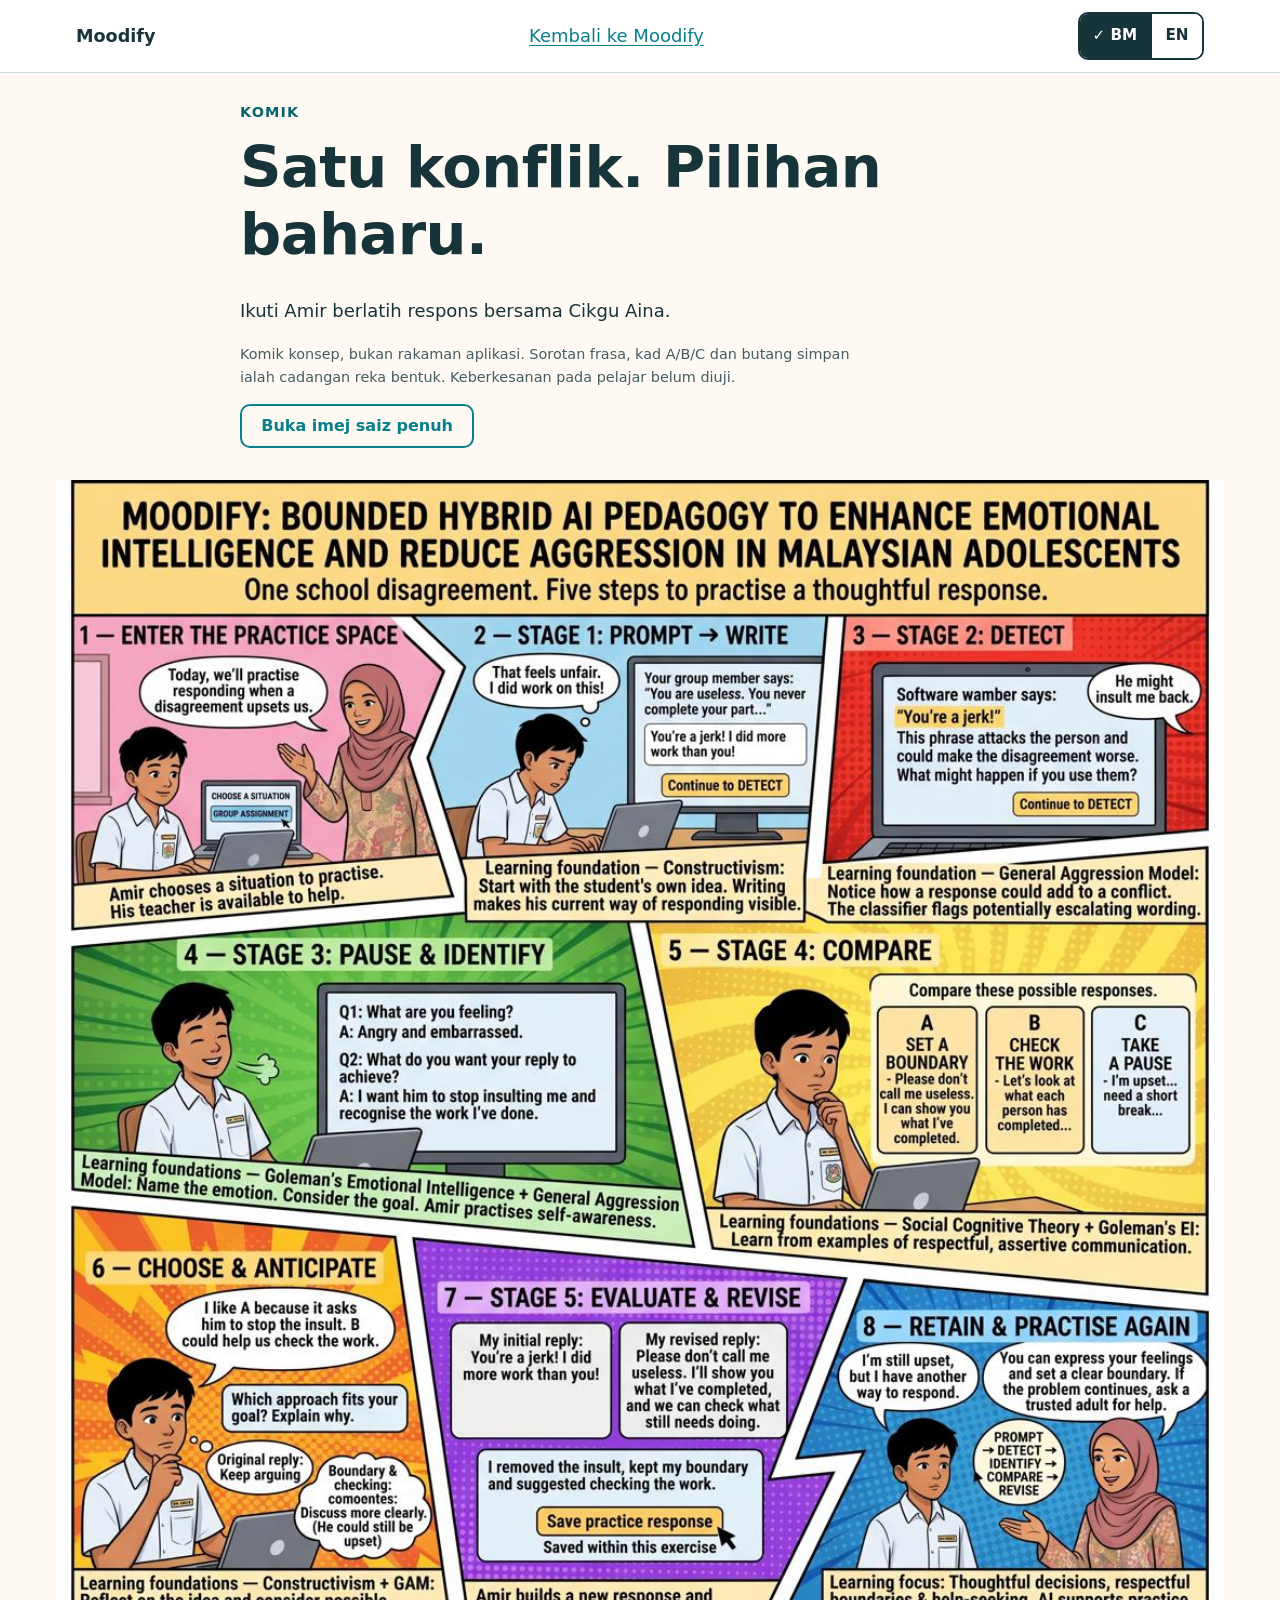
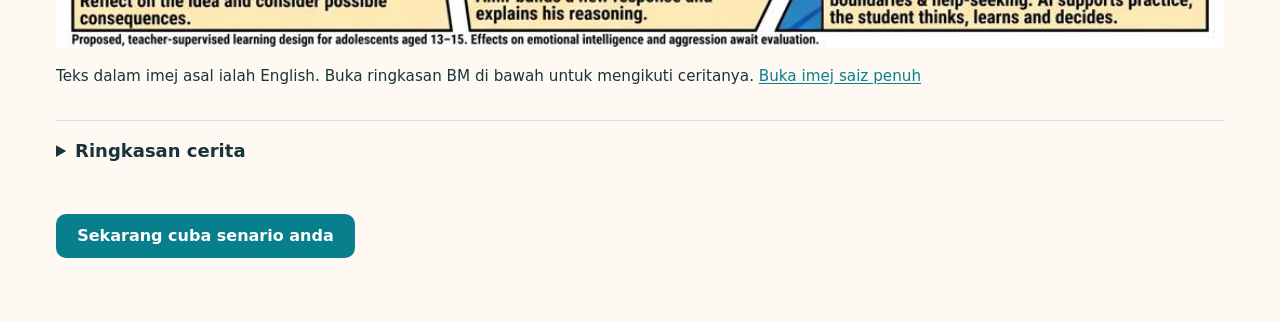
==== docs/comic/index.html @ 27344ab6 "Apply selected teal and peach palette across Moodify" ====
<!doctype html>
<html lang="ms-MY"><head><meta charset="utf-8"><meta name="viewport" content="width=device-width,initial-scale=1"><title>Moodify Comic</title><link rel="stylesheet" href="../assets/css/site.css"><link rel="stylesheet" href="../assets/css/moodify.css?v=20261021-5"></head>
<body class="comic-page"><header class="site-header"><div class="container"><a class="brand" href="../">Moodify</a><div class="lang-switch" role="group" aria-label="Bahasa / Language"><button class="lang-btn" data-set-lang="ms" aria-label="Bahasa Melayu" aria-pressed="true">BM</button><button class="lang-btn" data-set-lang="en" aria-label="English" aria-pressed="false">EN</button></div><a href="../" data-i18n="comic.back"></a></div></header>
<main class="container"><div class="comic-intro"><p class="eyebrow" data-i18n="nav.comic"></p><h1 data-i18n="comic.title"></h1><p data-i18n="comic.lede"></p><p class="comic-disclosure" data-i18n="comic.notice"></p><p><a class="btn btn--secondary" href="../assets/images/moodify-comic.svg" target="_blank" rel="noopener" data-i18n="comic.full"></a></p></div>
<figure class="comic-art"><a href="../assets/images/moodify-comic.svg" target="_blank" rel="noopener" aria-label="Open full-size comic"><img src="../assets/images/moodify-comic.svg" alt="Eight-panel concept comic showing Amir and Cikgu Aina practising a school-conflict response. A translated story summary follows." width="1080" height="1080"></a><figcaption><span data-i18n="comic.image.note"></span> <a href="../assets/images/moodify-comic.svg" target="_blank" rel="noopener" data-i18n="comic.full"></a></figcaption></figure>
<details class="read-more"><summary data-i18n="comic.summary"></summary><ol><li data-i18n="comic.s1"></li><li data-i18n="comic.s2"></li><li data-i18n="comic.s3"></li><li data-i18n="comic.s4"></li><li data-i18n="comic.s5"></li><li data-i18n="comic.s6"></li><li data-i18n="comic.s7"></li><li data-i18n="comic.s8"></li></ol></details>
<p class="comic-end"><a class="btn" href="../#try" data-i18n="comic.try"></a></p></main><script src="../assets/js/i18n.js?v=20261021-4"></script><script src="../assets/js/lang.js"></script><script>TBYS_LANG.init();</script></body></html>
---- docs/assets/css/site.css ----
/* Think Before You Send: site styles.
   No external requests. Fonts: Manrope and Source Sans 3 are used if installed on the device,
   otherwise the system stacks below apply (no font files are bundled). */

:root {
  --paper: #F6F8FC;
  --surface: #FFFFFF;
  --ink: #152B46;
  --ink-soft: #3B4F68;
  --cobalt: #294BCC;
  --cobalt-dark: #1F3AA3;
  --lagoon: #0B6B63;
  --apricot: #FFD0A8;
  --apricot-ink: #6B3A12;
  --border: #CBD5E4;
  --border-strong: #8FA0B8;
  --control: #5B6E88;        /* form-control boundaries: 5.2:1 on white (>= 3:1 required) */
  --focus: #1F3AA3;

  --ok-bg: #E6F4EE;     --ok-border: #0B6B63;     --ok-ink: #084F49;
  --warn-bg: #FFF4DB;   --warn-border: #8A5A00;   --warn-ink: #5C3B00;
  --bad-bg: #FDECEC;    --bad-border: #A3262A;    --bad-ink: #7A1A1D;
  --info-bg: #EAF0FD;   --info-border: #294BCC;   --info-ink: #1B2F7A;

  --head: Manrope, "Avenir Next", "Segoe UI", system-ui, -apple-system, "Helvetica Neue", Arial, sans-serif;
  --body: "Source Sans 3", "Source Sans Pro", "Segoe UI", system-ui, -apple-system, "Helvetica Neue", Arial, sans-serif;

  --measure: 68ch;
  --container: 1160px;
  --gutter: 16px;
}

*, *::before, *::after { box-sizing: border-box; }
html { scroll-padding-top: 72px; -webkit-text-size-adjust: 100%; }
body {
  margin: 0; background: var(--paper); color: var(--ink);
  font: 1.0625rem/1.6 var(--body);
}
@media (min-width: 900px) { body { font-size: 1.125rem; } }

img, svg { max-width: 100%; height: auto; }
h1, h2, h3 { font-family: var(--head); line-height: 1.15; margin: 0 0 .5em; letter-spacing: -0.01em; }
h1 { font-size: clamp(2.5rem, 1.4rem + 4.4vw, 4.5rem); font-weight: 800; }
h2 { font-size: clamp(1.75rem, 1.2rem + 1.8vw, 2.5rem); font-weight: 800; }
h3 { font-size: 1.25rem; font-weight: 700; }
p { margin: 0 0 1em; max-width: var(--measure); }
a { color: var(--cobalt); text-underline-offset: .15em; }
a:hover { color: var(--cobalt-dark); }
:focus-visible { outline: 3px solid var(--focus); outline-offset: 3px; border-radius: 4px; }

.container { width: 100%; max-width: var(--container); margin: 0 auto; padding-inline: var(--gutter); }
.skip-link {
  position: absolute; left: var(--gutter); top: -100px; z-index: 100; background: var(--ink); color: #fff;
  padding: .6rem 1rem; border-radius: 6px; text-decoration: none; font-weight: 700;
}
.skip-link:focus { top: 8px; }
.visually-hidden {
  position: absolute !important; width: 1px; height: 1px; margin: -1px; padding: 0; overflow: hidden;
  clip: rect(0 0 0 0); white-space: nowrap; border: 0;
}

/* Header */
.site-header { background: var(--surface); border-bottom: 1px solid var(--border); }
.site-header .container { display: flex; flex-wrap: wrap; align-items: center; justify-content: space-between; gap: .5rem 1.5rem; padding-block: .75rem; }
[hidden] { display: none !important; }
.brand { margin-right: auto; font-family: var(--head); font-weight: 800; font-size: 1.1rem; color: var(--ink); text-decoration: none; display: inline-flex; align-items: center; gap: .6rem; }
.brand__mark { width: 28px; height: 28px; border-radius: 8px; background: var(--apricot); display: inline-flex; align-items: center; justify-content: center; gap: 4px; }
.brand__mark i { width: 4px; height: 14px; background: var(--ink); border-radius: 2px; }
.lang-switch { order: 2; margin-left: auto; display: inline-flex; border: 2px solid var(--ink); border-radius: 10px; overflow: hidden; background: var(--surface); }
.lang-btn { font: 700 .95rem/1 var(--head); min-width: 52px; min-height: 44px; padding: .4rem .8rem; background: var(--surface); color: var(--ink); border: 0; cursor: pointer; }
.lang-btn + .lang-btn { border-left: 2px solid var(--ink); }
.lang-btn:hover { background: var(--info-bg); }
.lang-btn[aria-pressed="true"] { background: var(--ink); color: #fff; }
.lang-btn[aria-pressed="true"]::before { content: "\2713\00a0"; }   /* check mark: active state is not colour-only */
.lang-btn:focus-visible { outline-offset: -4px; }
.site-nav { order: 3; flex-basis: 100%; }
@media (min-width: 900px) { .site-nav { order: 2; flex-basis: auto; } .lang-switch { order: 3; } }
.site-nav ul { display: flex; flex-wrap: wrap; gap: .25rem 1.25rem; list-style: none; margin: 0; padding: 0; }
.site-nav a { display: inline-block; padding: .35rem 0; color: var(--ink); font-weight: 600; text-decoration: none; border-bottom: 2px solid transparent; }
.site-nav a:hover { border-bottom-color: var(--cobalt); color: var(--ink); }

/* Buttons */
.btn {
  display: inline-flex; align-items: center; justify-content: center; gap: .5rem; min-height: 44px;
  padding: .6rem 1.2rem; border-radius: 10px; border: 2px solid var(--cobalt); background: var(--cobalt); color: #fff;
  font: 700 1rem/1.2 var(--head); text-decoration: none; cursor: pointer;
}
.btn:hover { background: var(--cobalt-dark); border-color: var(--cobalt-dark); color: #fff; }
.btn--secondary { background: transparent; color: var(--cobalt); }
.btn--secondary:hover { background: var(--info-bg); color: var(--cobalt-dark); border-color: var(--cobalt-dark); }
.btn--quiet { background: transparent; border-color: var(--control); color: var(--ink); font-weight: 600; }
.btn--quiet:hover { background: #fff; color: var(--ink); border-color: var(--ink); }
.btn[disabled], .btn[aria-disabled="true"] { opacity: .55; cursor: not-allowed; }

/* Hero */
.hero { padding-block: clamp(2.5rem, 6vw, 5rem); }
.hero__grid { display: grid; gap: 2.5rem; align-items: center; }
@media (min-width: 900px) { .hero__grid { grid-template-columns: 1.1fr .9fr; gap: 4rem; } }
.eyebrow { font: 700 .9rem/1 var(--head); text-transform: uppercase; letter-spacing: .08em; color: var(--lagoon); margin: 0 0 1rem; }
.hero h1 span { display: block; }
.hero h1 .accent { color: var(--cobalt); }
.hero__lede { font-size: 1.2em; color: var(--ink-soft); }
.hero__actions { display: flex; flex-wrap: wrap; gap: .75rem; margin-top: 1.5rem; }
.hero__context { font-size: .95rem; color: var(--ink-soft); margin-top: 1.25rem; }

/* Paired message composition (the memorable visual) */
.exchange { margin: 0; }
.exchange__stack { position: relative; display: grid; gap: 0; }
.msg { border-radius: 20px; padding: 1rem 1.25rem 1.1rem; max-width: 30rem; position: relative; }
.msg__label { display: block; font: 700 .8rem/1 var(--head); text-transform: uppercase; letter-spacing: .06em; margin-bottom: .55rem; }
.msg p { margin: 0; font-size: 1.1em; max-width: none; }
.msg--draft { background: var(--surface); border: 2px solid var(--border-strong); border-bottom-left-radius: 6px; justify-self: start; }
.msg--draft .msg__label { color: var(--ink-soft); }
.msg--revision { background: var(--ok-bg); border: 2px solid var(--lagoon); border-bottom-right-radius: 6px; justify-self: end; }
.msg--revision .msg__label { color: var(--ok-ink); }
.pause {
  justify-self: center; display: flex; flex-direction: column; align-items: center; gap: .35rem; margin: .6rem 0;
}
.pause__icon { width: 56px; height: 56px; border-radius: 50%; background: var(--apricot); display: flex; align-items: center; justify-content: center; gap: 7px; }
.pause__icon i { width: 7px; height: 22px; background: var(--ink); border-radius: 3px; }
.pause__text { font: 700 .8rem/1 var(--head); text-transform: uppercase; letter-spacing: .08em; color: var(--apricot-ink); }
.exchange__caption { margin-top: 1rem; font-size: .95rem; color: var(--ink-soft); display: flex; flex-wrap: wrap; gap: .5rem 1rem; align-items: center; }
.exchange__caption p { margin: 0; }
.fade { transition: opacity 200ms ease; }
.fade.is-fading { opacity: 0; }

/* Sections */
.section { padding-block: clamp(2.5rem, 5vw, 4.5rem); }
.section--surface { background: var(--surface); border-block: 1px solid var(--border); }
.section__intro { max-width: var(--measure); margin-bottom: 2rem; }
.section__intro p { color: var(--ink-soft); }

/* Checker */
.workspace { background: var(--surface); border: 1px solid var(--border-strong); border-radius: 20px; padding: clamp(1rem, 3vw, 2rem); }
.scenario-list { display: grid; gap: .6rem; margin: 0 0 1.5rem; padding: 0; list-style: none; }
@media (min-width: 760px) { .scenario-list { grid-template-columns: repeat(3, 1fr); } }
.scenario-list li { display: flex; }
.scenario { height: 100%; width: 100%; text-align: left; background: var(--paper); border: 1px solid var(--control); border-radius: 12px; padding: .75rem .9rem; cursor: pointer; font: inherit; color: var(--ink); }
.scenario:hover { border-color: var(--cobalt); background: var(--info-bg); }
.scenario strong { display: block; font: 700 .85rem/1.2 var(--head); text-transform: uppercase; letter-spacing: .05em; color: var(--lagoon); margin-bottom: .25rem; }
.scenario span { font-size: .98rem; display: block; }
.field-label { display: block; font: 700 1.05rem/1.3 var(--head); margin-bottom: .35rem; }
.field-hint { font-size: .95rem; color: var(--ink-soft); margin: 0 0 .6rem; max-width: none; }
textarea {
  display: block; width: 100%; min-height: 9rem; padding: .85rem 1rem; font: inherit; color: var(--ink);
  background: var(--surface); border: 2px solid var(--control); border-radius: 14px; resize: vertical;
}
textarea:focus-visible { border-color: var(--focus); outline-offset: 2px; }
textarea[aria-invalid="true"] { border-color: var(--bad-border); }
.field-row { display: flex; flex-wrap: wrap; justify-content: space-between; align-items: center; gap: .75rem 1rem; margin-top: .6rem; }
.counter { font-size: .95rem; color: var(--ink-soft); }
.field-error { color: var(--bad-ink); font-weight: 600; margin: .5rem 0 0; }
.privacy-line { font-size: .95rem; color: var(--ink-soft); margin: 1rem 0 0; max-width: none; }
.status { min-height: 1.5em; margin: .75rem 0 0; color: var(--ink-soft); font-size: .98rem; max-width: none; }

/* Results */
.result { margin-top: 1.25rem; }
.panel { border: 2px solid var(--border-strong); border-radius: 14px; padding: 1rem 1.25rem; background: var(--paper); }
.panel > :last-child { margin-bottom: 0; }
.panel h3 { margin-bottom: .4rem; }
.panel p { max-width: none; }
.panel--ok { background: var(--ok-bg); border-color: var(--ok-border); color: var(--ok-ink); }
.panel--warn { background: var(--warn-bg); border-color: var(--warn-border); color: var(--warn-ink); }
.panel--bad { background: var(--bad-bg); border-color: var(--bad-border); color: var(--bad-ink); }
.panel--info { background: var(--info-bg); border-color: var(--info-border); color: var(--info-ink); }
.panel ul { margin: .4rem 0 1rem; padding-left: 1.2rem; }
.panel li { margin-bottom: .3rem; }
.tag { display: inline-block; font: 700 .78rem/1 var(--head); text-transform: uppercase; letter-spacing: .06em; padding: .3rem .5rem; border-radius: 6px; border: 1.5px solid currentColor; margin-bottom: .6rem; }
.coach-box { margin-top: 1rem; padding-top: 1rem; border-top: 1px dashed currentColor; }
.disclosure { font-weight: 700; margin: .5rem 0 .75rem; }
.suggestion { margin: 0; }
.suggestion dt { font: 700 .85rem/1.2 var(--head); text-transform: uppercase; letter-spacing: .05em; margin-top: .8rem; }
.suggestion dd { margin: .15rem 0 0; }
.suggestion dd.starter { font-style: italic; }

/* Reflection + revision */
.reflect { margin-top: 1.5rem; padding-top: 1.5rem; border-top: 1px solid var(--border); }
.reflect textarea { min-height: 6rem; }
.compare { display: grid; gap: 1rem; margin-top: 1rem; }
@media (min-width: 760px) { .compare { grid-template-columns: 1fr 1fr; } }
.compare__col { background: var(--paper); border: 1px solid var(--border-strong); border-radius: 12px; padding: .9rem 1rem; }
.compare__col h4 { margin: 0 0 .4rem; font: 700 .9rem/1.2 var(--head); text-transform: uppercase; letter-spacing: .05em; }
.compare__col p { margin: 0 0 .6rem; white-space: pre-wrap; overflow-wrap: anywhere; }
.btn-row { display: flex; flex-wrap: wrap; gap: .6rem; margin-top: .9rem; }

/* Learning process */
.diagram { margin: 0; }
.diagram svg { display: block; width: 100%; height: auto; }
.diagram--tall { display: none; }
@media (max-width: 720px) { .diagram--wide { display: none; } .diagram--tall { display: block; } }
.diagram figcaption { margin-top: .75rem; color: var(--ink-soft); font-size: .98rem; }
.steps { counter-reset: step; display: grid; gap: 1rem; padding: 0; margin: 1.5rem 0 0; list-style: none; }
@media (min-width: 760px) { .steps { grid-template-columns: repeat(4, 1fr); } }
.steps li { counter-increment: step; }
.steps li::before {
  content: counter(step); display: flex; width: 36px; height: 36px; border-radius: 50%; align-items: center; justify-content: center;
  background: var(--ink); color: #fff; font: 800 1rem/1 var(--head); margin-bottom: .5rem;
}
.steps h3 { margin-bottom: .25rem; }
.steps p { font-size: .98rem; margin: 0; }
.skills { display: grid; gap: .25rem 2rem; padding: 0; margin: 1.5rem 0 0; list-style: none; }
@media (min-width: 760px) { .skills { grid-template-columns: 1fr 1fr; } }
.skills li { padding: .6rem 0; border-top: 1px solid var(--border); }
.skills strong { font-family: var(--head); }

/* Annotated example */
.example { display: grid; gap: 1rem; margin-top: 1.5rem; }
@media (min-width: 900px) { .example { grid-template-columns: 1fr 1fr; } }
.example__box { border-radius: 14px; padding: 1.1rem 1.25rem; border: 2px solid var(--border-strong); background: var(--surface); }
.example__box--rev { background: var(--ok-bg); border-color: var(--lagoon); }
.example__label { font: 700 .85rem/1 var(--head); text-transform: uppercase; letter-spacing: .06em; margin: 0 0 .6rem; }
.example__quote { font-size: 1.1em; margin: 0 0 .75rem; }
mark { background: var(--apricot); color: var(--ink); padding: 0 .2em; border-radius: 3px; }
mark sup { font: 800 .7em var(--head); margin-left: .2em; }
.notes { margin: 0; padding-left: 1.2rem; font-size: .98rem; }
.notes li { margin-bottom: .35rem; }

/* Activity, evidence */
.activity { display: grid; gap: .75rem; padding: 0; margin: 1.5rem 0; list-style: none; }
@media (min-width: 760px) { .activity { grid-template-columns: repeat(4, 1fr); } }
.activity li { background: var(--paper); border: 1px solid var(--border-strong); border-radius: 12px; padding: .8rem 1rem; }
.activity b { display: block; font: 800 1.6rem/1.1 var(--head); }
.two-col { display: grid; gap: 2rem; }
@media (min-width: 900px) { .two-col { grid-template-columns: 1fr 1fr; gap: 3rem; } }
.table-wrap { overflow-x: auto; }
table { border-collapse: collapse; width: 100%; background: var(--surface); }
caption { text-align: left; font: 700 1rem/1.3 var(--head); padding-bottom: .5rem; }
th, td { text-align: left; padding: .65rem .8rem; border: 1px solid var(--border-strong); vertical-align: top; }
th { background: var(--info-bg); font-family: var(--head); }
.not-measured { background: var(--warn-bg); border: 2px solid var(--warn-border); color: var(--warn-ink); border-radius: 14px; padding: 1rem 1.25rem; }
.not-measured h3 { margin-bottom: .3rem; }
.not-measured p { margin: 0; max-width: none; }
.limits { margin: 1rem 0 0; padding-left: 1.2rem; max-width: var(--measure); }
.limits li { margin-bottom: .4rem; }
details { margin-top: 1.25rem; }
summary { cursor: pointer; font-weight: 700; font-family: var(--head); }
.text-equivalent { font-size: .98rem; max-width: var(--measure); }
.text-equivalent ol { padding-left: 1.2rem; }

/* Footer */
.site-footer { background: var(--ink); color: #fff; padding-block: 2rem; margin-top: 2rem; }
.site-footer a { color: #FFD9B8; }
.site-footer p { max-width: none; margin-bottom: .5rem; }

/* Motion and print */
@media (prefers-reduced-motion: reduce) {
  *, *::before, *::after { transition: none !important; animation: none !important; scroll-behavior: auto !important; }
}
@media print {
  body { background: #fff; }
  .site-nav, .skip-link, .hero__actions, .btn-row, .scenario-list { display: none !important; }
}

/* Language blocks (diagram variants) and translation helpers */
html[lang="ms-MY"] [data-lang-block="en"], html[lang="en"] [data-lang-block="ms"] { display: none !important; }
.gloss { display: block; color: var(--ink-soft); font-style: italic; font-size: .9rem; margin-top: .35rem; line-height: 1.4; }
.gloss--block { font-size: .98rem; margin: 0 0 .75rem; }
.lang-notice { font-weight: 600; margin: 0 0 1.5rem; max-width: none; }
.noscript { margin: 0; padding: 1rem; background: var(--warn-bg); color: var(--warn-ink); text-align: center; }
em { font-style: italic; }

/* Small screens: keep brand and language switch on one row */
@media (max-width: 480px) {
  .site-header .container { gap: .25rem .75rem; }
  .brand { font-size: .95rem; gap: .4rem; }
  .lang-btn { min-width: 44px; padding: .4rem .55rem; }
}
/* Bahasa Melayu strings run longer: slightly smaller display size; cards align from the top */
html[lang="ms-MY"] h1 { font-size: clamp(2.1rem, 1.1rem + 3.6vw, 3.6rem); }
.scenario { display: flex; flex-direction: column; justify-content: flex-start; }
.field-label { margin-top: 1.25rem; }
---- docs/assets/css/moodify.css ----
/* Moodify presentation and editorial layout only; interaction engine is unchanged. */
@media (min-width: 760px) { .steps { grid-template-columns: repeat(2,minmax(0,1fr)); } }
@media (min-width: 1200px) { .steps { grid-template-columns: repeat(5,minmax(0,1fr)); } }
.flow { grid-template-columns: repeat(5,minmax(0,1fr)); gap: 14px; }
.step { padding: 22px 16px; }
.step b { font-size: 28px; overflow-wrap: anywhere; }
.step span { font-size: 24px; }
.slide .tagline { font-size: 30px; }
.close { grid-template-columns: 1fr; }
@media screen and (max-width: 700px) {
  .deck { height: 100dvh; }
  .viewport { overflow: hidden; display: block; }
  .canvas { width: 100%; height: 100%; transform: none !important; }
  .slide { width: 100%; height: 100%; min-height: 0; padding: 24px 20px 32px; overflow-x: hidden; overflow-y: auto; gap: 16px; }
  .slide > * { flex-shrink: 0; }
  .slide .num { position: static; align-self: flex-end; margin-top: auto; padding-top: 12px; }
  .slide h1, html[lang="ms-MY"] .slide h1 { font-size: 36px; }
  .slide h2, html[lang="ms-MY"] .slide h2 { font-size: 28px; margin-bottom: 0; }
  .slide p, .slide li, .slide .tagline, .slide .foot, .slide .note, .slide .src { font-size: 18px !important; }
  .slide .kicker { font-size: 13px !important; line-height: 1.4; }
  .msg { width: 100%; font-size: 20px; padding: 16px; }
  .msg small { font-size: 13px; }
  .pause { margin: 0; }
  .pause span.ic { width: 48px; height: 48px; }
  .pause i { height: 22px; width: 7px; }
  .scenes, .flow, .roles, .cmp, .arch, .evid, .strip, .two, .close { display: grid; grid-template-columns: 1fr; gap: 16px; margin: 0; }
  .scene--main { grid-row: auto; }
  .scene, .step, .role, .card, .zone, .nm, .strip div { padding: 16px; }
  .step b, .scene h3, .role b, .two h3, .zone h3, .nm h3 { font-size: 20px; }
  .step span, .role, .chip, .strip div { font-size: 18px; }
  .chip small, .static, .gap, .card .gloss { font-size: 16px; }
  .evid th, .evid td { font-size: 18px; padding: 12px; }
  .evid td.n { font-size: 32px; padding: 12px; }
  .strip b { font-size: 32px; }
  .url { font-size: 18px; }
  .controls { gap: 8px; padding: 10px; font-size: 14px; }
  .controls button { min-width: 0; font-size: 14px; padding: 8px 10px; }
  .controls .pos { min-width: 100px; }
  .controls a { font-size: 14px; }
}
@media screen and (min-width: 701px) {
  .slide:first-child { padding-block: 36px; }
  .slide:first-child .kicker { font-size: 18px; line-height: 1.2; margin-bottom: 10px; }
  .slide:first-child .tagline { font-size: 26px; margin: 10px 0 16px; }
  .slide:first-child .msg { font-size: 28px; padding: 16px 24px; }
  .slide:first-child .pause { margin: 8px 0; }
  .slide:first-child .pause span.ic { width: 56px; height: 56px; }
  .slide:first-child .foot { font-size: 20px; line-height: 1.3; padding-top: 12px; }
}
@media screen and (min-width: 701px) {
  .slide:has(.arch) { padding-block: 36px; }
  .slide:has(.arch) h2 { margin-bottom: 18px; }
  .arch .zone { gap: 8px; padding: 14px 18px; }
  .arch .chip { font-size: 24px; padding: 8px 14px; }
  .arch .zone h3 { font-size: 24px; }
  .arch .static { font-size: 19px; }
  .slide:has(.arch) .note { font-size: 21px; }
}
@media screen and (max-width:700px) {
  .evid { min-width: 0; }
  .evid table { table-layout: fixed; }
  .evid th, .evid td { padding: 8px; font-size: 16px; overflow-wrap: anywhere; }
  .evid td.n { font-size: 26px; padding: 8px; }
}
/* Stable SVG metrics avoid wider fallback fonts crossing diagram boxes. */
.diagram svg text { font-family: Arial, sans-serif; }

/* Keep selected language readable when a touch browser retains hover. */
.controls .lang-btn[aria-pressed="true"],
.controls .lang-btn[aria-pressed="true"]:hover { background: #fff; color: #0E1B2E; }

@media screen and (max-width: 700px) {
  .evid th:first-child { width: 40%; }
  .evid td.n { font-size: clamp(20px, 6.2vw, 26px); white-space: nowrap; overflow-wrap: normal; }
}

@media screen and (max-width: 360px) {
  .evid th:not(:first-child) { font-size: 13px; white-space: nowrap; overflow-wrap: normal; }
}


/* Home page: short reading path, optional supporting detail. */
.moodify-home .hero { background: radial-gradient(ellipse at 8% 10%, #e5f5ef 0, transparent 52%), #f7f8fc; padding-block: clamp(2.5rem, 6vw, 5rem); }
.moodify-home .hero h1 { max-width: 12ch; font-size: clamp(2.6rem, 5.5vw, 4.7rem); line-height: 1.08; letter-spacing: -.045em; }
.moodify-home .hero__lede { max-width: 42ch; font-size: 1.15rem; }
.moodify-home .hero__context { max-width: 48ch; font-size: .85rem; }
.moodify-home .exchange { box-shadow: 0 18px 50px #152b4610; border-radius: 24px; background: #fff; padding: clamp(1rem, 3vw, 2rem); }
.moodify-home .section { padding-block: clamp(2.5rem, 5vw, 4rem); }
.moodify-home .steps { gap: .85rem; }
.moodify-home .steps li { padding: 1.2rem; border: 1px solid #dbe4e5; border-radius: 20px; background: #f0f7f3; }
.moodify-home .steps li:nth-child(2n) { background: #eef0fc; }
.moodify-home .steps h3 { font-size: 1.05rem; }
.moodify-home .steps p { color: #425268; font-size: .95rem; }
.moodify-home .read-more { margin-block: 1rem; border-top: 1px solid #dbe2eb; padding: 1rem 0; }
.moodify-home .read-more > summary { cursor: pointer; font-weight: 700; color: #294b89; padding-block: .3rem; }
.moodify-home .read-more[open] > summary { margin-bottom: 1rem; }
.moodify-home .read-more h3:first-of-type { margin-top: 1rem !important; }
.moodify-home .privacy-summary { max-width: 65ch; }
@media (max-width: 759px) {
 .moodify-home .steps { grid-template-columns: 1fr; }
 .moodify-home .steps li { display: grid; grid-template-columns: 40px 1fr; column-gap: .75rem; }
 .moodify-home .steps li::before { grid-row: 1 / 3; margin: 0; }
 .moodify-home .steps p { grid-column: 2; }
}

.comic-entry { background: #fff4df; }
.comic-entry__grid { display: grid; grid-template-columns: minmax(0,260px) minmax(0,1fr); align-items: center; gap: 2.5rem; }
.comic-entry img { display: block; width: 100%; height: auto; border-radius: 16px; box-shadow: 0 12px 24px #152b461a; }
.comic-entry h2 { max-width: 16ch; font-size: clamp(2rem, 4vw, 3rem); }
.comic-page { background: #fffaf1; }
.comic-page main { max-width: 1200px; padding-block: 2rem; }
.comic-intro { max-width: 800px; margin-inline: auto; }
.comic-intro h1 { font-size: clamp(2rem, 5vw, 3.5rem); }
.comic-disclosure { font-size: .9rem; color: #4d5866; }
.comic-art { margin: 2rem 0; }
.comic-art img { display: block; width: 100%; height: auto; }
.comic-art figcaption { margin-top: 1rem; font-size: .95rem; }
.comic-page .read-more { padding: 1rem 0; border-top: 1px solid #d9dfe6; }
.comic-page summary { cursor: pointer; font-weight: 700; }
.comic-page details li { margin-block: .7rem; }
.comic-end { margin-block: 2rem; }
@media (max-width: 600px) { .comic-entry__grid { grid-template-columns: 110px minmax(0,1fr); gap: 1rem; } .comic-entry h2 { font-size: 1.55rem; } .comic-entry .btn { padding: .6rem .9rem; } }

/* Selected palette A: teal, peach and warm paper. */
:root {
 --paper: #FFF9F3; --surface: #FFFFFF; --ink: #17343B; --ink-soft: #435D62;
 --cobalt: #087F8C; --cobalt-dark: #066570; --lagoon: #066570;
 --apricot: #FFD3B6; --apricot-ink: #673C27;
 --border: #CBDDDC; --border-strong: #829F9F; --control: #58777B; --focus: #066570;
 --ok-bg: #E5F3EE; --ok-border: #087F8C; --ok-ink: #17574E;
 --info-bg: #E8F4F4; --info-border: #087F8C; --info-ink: #17515A;
}
.moodify-home .hero { background: radial-gradient(ellipse at 8% 10%, #e2f2ed 0, transparent 58%), #FFF9F3; }
.moodify-home .steps li { background: #e8f4f1; border-color: #cbded9; }
.moodify-home .steps li:nth-child(2n) { background: #fff0e4; }
.moodify-home .steps p { color: var(--ink-soft); }
.moodify-home .read-more > summary { color: #066570; }
.comic-entry { background: #FFD3B6; }
.comic-page { background: #FFF9F3; }
.comic-disclosure { color: var(--ink-soft); }
.deck .controls { background: #17343B; }
.deck .controls button, .deck .lang-switch, .deck .lang-btn + .lang-btn { border-color: #91CFCC; }
.deck .controls button:hover:not(:disabled), .deck .lang-btn:hover { background: #215660; }
.deck .controls .lang-btn[aria-pressed="true"], .deck .controls .lang-btn[aria-pressed="true"]:hover { background: #FFD3B6; color: #17343B; }
.deck .zone--ext h3, .deck .gap { color: #17515A; }
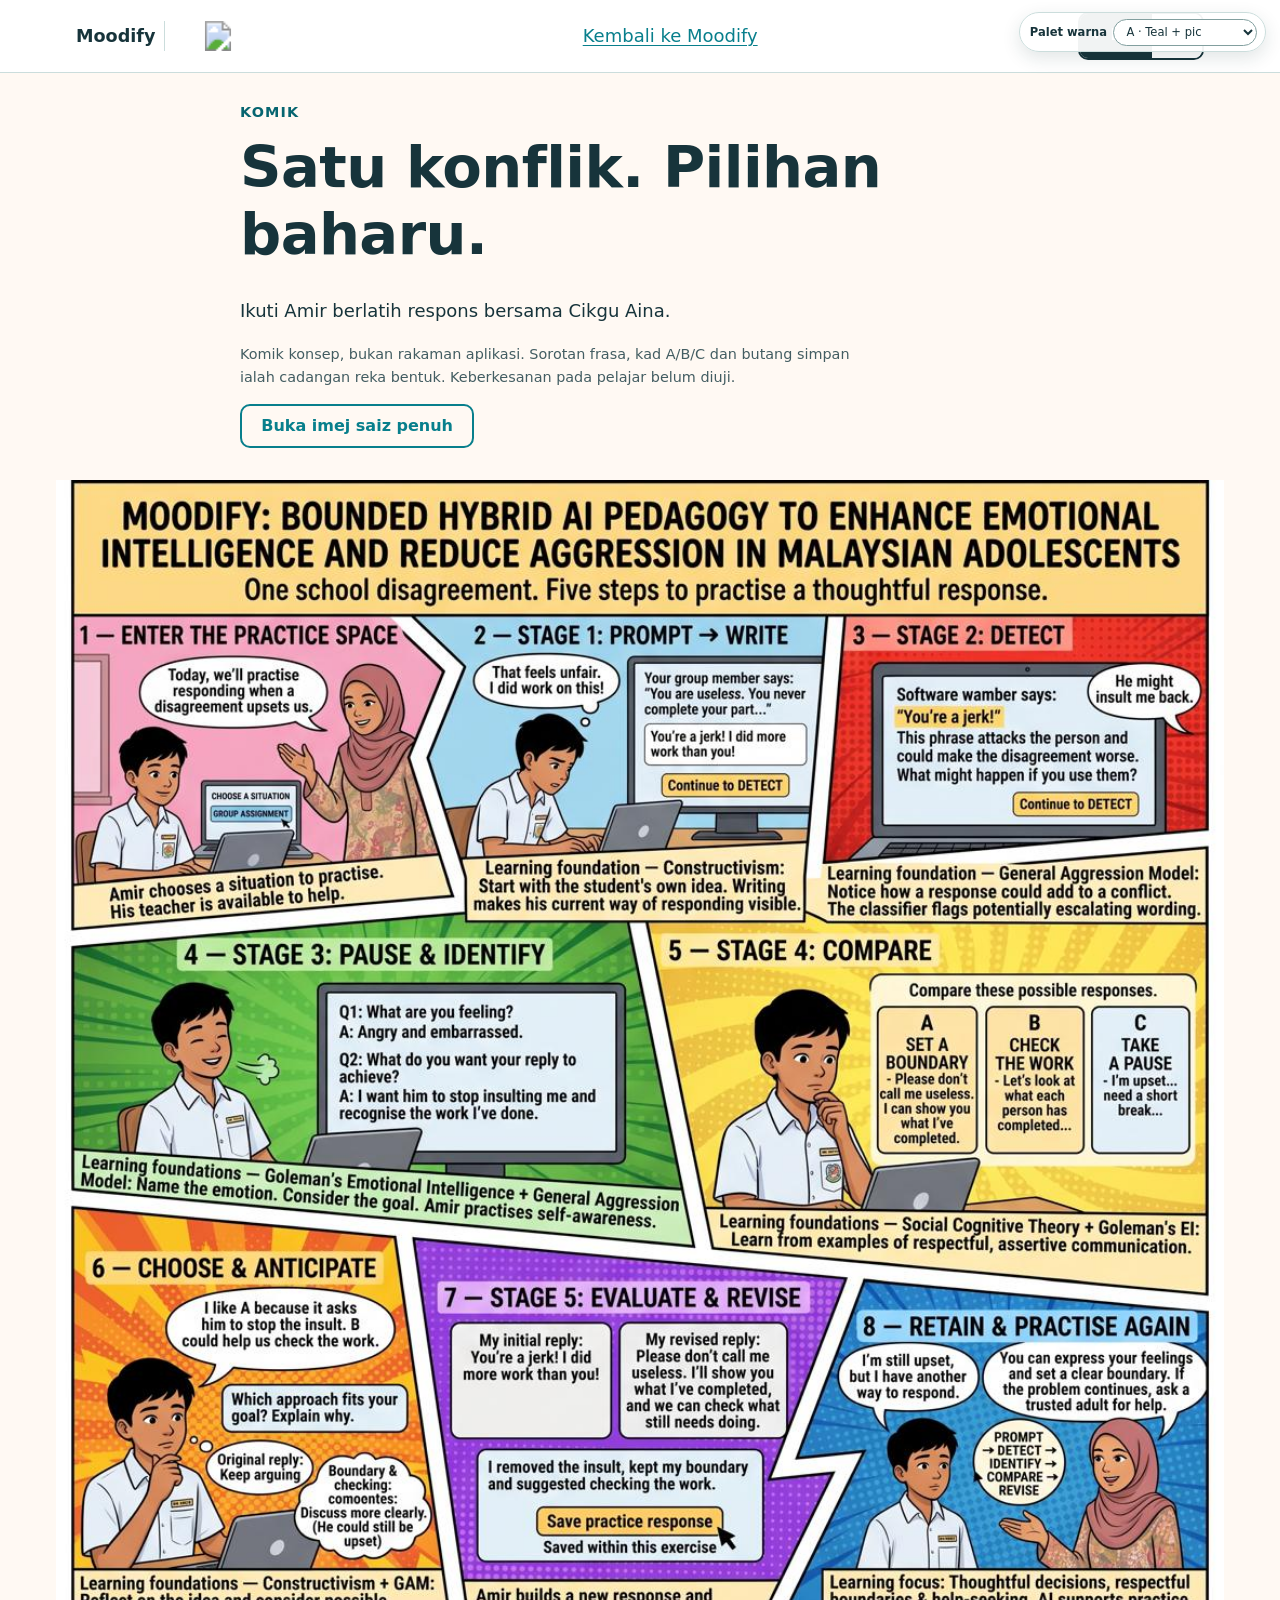
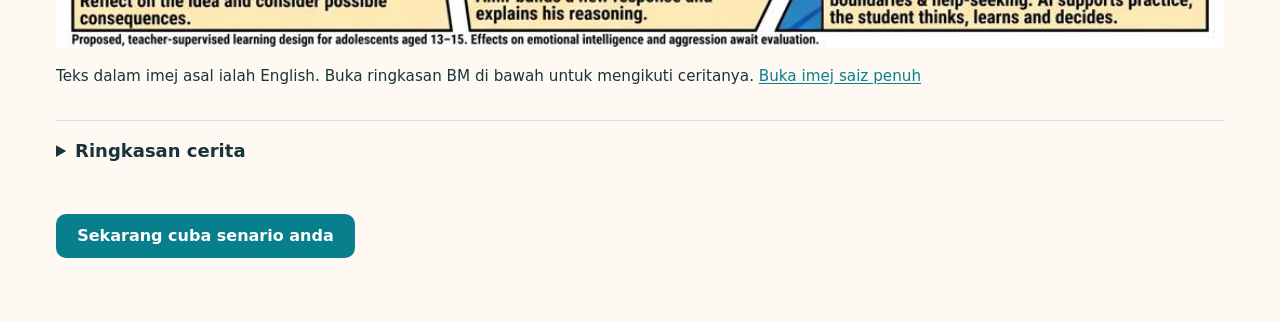
==== commit 90240b40: "Place UTM logo beside Moodify brand" ====
--- a/docs/comic/index.html
+++ b/docs/comic/index.html
@@ -1,7 +1,7 @@
 <!doctype html>
 <html lang="ms-MY"><head><meta charset="utf-8"><meta name="viewport" content="width=device-width,initial-scale=1"><title>Moodify Comic</title><link rel="stylesheet" href="../assets/css/site.css"><link rel="stylesheet" href="../assets/css/moodify.css?v=20261021-5"></head>
-<body class="comic-page"><header class="site-header"><div class="container"><a class="brand" href="../">Moodify</a><div class="lang-switch" role="group" aria-label="Bahasa / Language"><button class="lang-btn" data-set-lang="ms" aria-label="Bahasa Melayu" aria-pressed="true">BM</button><button class="lang-btn" data-set-lang="en" aria-label="English" aria-pressed="false">EN</button></div><a href="../" data-i18n="comic.back"></a></div></header>
+<body class="comic-page"><header class="site-header"><div class="container"><a class="brand" href="../"><span>Moodify</span><img class="utm-logo" src="../assets/images/utm-logo.svg" alt="Universiti Teknologi Malaysia"></a><div class="lang-switch" role="group" aria-label="Bahasa / Language"><button class="lang-btn" data-set-lang="ms" aria-label="Bahasa Melayu" aria-pressed="true">BM</button><button class="lang-btn" data-set-lang="en" aria-label="English" aria-pressed="false">EN</button></div><a href="../" data-i18n="comic.back"></a></div></header>
 <main class="container"><div class="comic-intro"><p class="eyebrow" data-i18n="nav.comic"></p><h1 data-i18n="comic.title"></h1><p data-i18n="comic.lede"></p><p class="comic-disclosure" data-i18n="comic.notice"></p><p><a class="btn btn--secondary" href="../assets/images/moodify-comic.svg" target="_blank" rel="noopener" data-i18n="comic.full"></a></p></div>
 <figure class="comic-art"><a href="../assets/images/moodify-comic.svg" target="_blank" rel="noopener" aria-label="Open full-size comic"><img src="../assets/images/moodify-comic.svg" alt="Eight-panel concept comic showing Amir and Cikgu Aina practising a school-conflict response. A translated story summary follows." width="1080" height="1080"></a><figcaption><span data-i18n="comic.image.note"></span> <a href="../assets/images/moodify-comic.svg" target="_blank" rel="noopener" data-i18n="comic.full"></a></figcaption></figure>
 <details class="read-more"><summary data-i18n="comic.summary"></summary><ol><li data-i18n="comic.s1"></li><li data-i18n="comic.s2"></li><li data-i18n="comic.s3"></li><li data-i18n="comic.s4"></li><li data-i18n="comic.s5"></li><li data-i18n="comic.s6"></li><li data-i18n="comic.s7"></li><li data-i18n="comic.s8"></li></ol></details>
-<p class="comic-end"><a class="btn" href="../#try" data-i18n="comic.try"></a></p></main><script src="../assets/js/i18n.js?v=20261021-4"></script><script src="../assets/js/lang.js"></script><script>TBYS_LANG.init();</script></body></html>+<p class="comic-end"><a class="btn" href="../#try" data-i18n="comic.try"></a></p></main><script src="../assets/js/i18n.js?v=20261021-4"></script><script src="../assets/js/lang.js"></script><script>TBYS_LANG.init();</script><script src="../assets/js/palette.js"></script></body></html>
--- a/docs/assets/css/moodify.css
+++ b/docs/assets/css/moodify.css
@@ -143,3 +143,24 @@
 .deck .controls button:hover:not(:disabled), .deck .lang-btn:hover { background: #215660; }
 .deck .controls .lang-btn[aria-pressed="true"], .deck .controls .lang-btn[aria-pressed="true"]:hover { background: #FFD3B6; color: #17343B; }
 .deck .zone--ext h3, .deck .gap { color: #17515A; }
+
+/* User-selectable palette. The default remains palette A. */
+.palette-picker { position: fixed; z-index: 30; top: .75rem; right: .9rem; display: flex; align-items: center; gap: .4rem; padding: .35rem .45rem .35rem .6rem; border: 1px solid var(--border); border-radius: 999px; background: color-mix(in srgb, var(--surface) 94%, transparent); box-shadow: 0 6px 18px #17343b20; font-size: .72rem; color: var(--ink); }
+.brand { display: inline-flex; align-items: center; gap: .55rem; }
+.utm-logo { width: auto; height: 30px; max-width: 108px; object-fit: contain; border-left: 1px solid var(--border); padding-left: .55rem; }
+.palette-picker label { font-weight: 700; white-space: nowrap; }
+.palette-picker select { max-width: 9.5rem; border: 1px solid var(--border-strong); border-radius: 999px; padding: .28rem .5rem; background: var(--surface); color: var(--ink); font: inherit; }
+html[data-palette="b"] { --paper: #F6FBFF; --surface: #FFFFFF; --ink: #18324A; --ink-soft: #486277; --cobalt: #2364A6; --cobalt-dark: #174B82; --lagoon: #247AA7; --apricot: #D8F0A8; --apricot-ink: #2E4B20; --border: #C8DCEB; --border-strong: #7C9FBA; --control: #55748C; --focus: #2364A6; --ok-bg: #E9F5D8; --ok-border: #5E9B3A; --ok-ink: #28511D; --info-bg: #E7F3FA; --info-border: #2364A6; --info-ink: #1F5373; }
+html[data-palette="c"] { --paper: #FFF9FF; --surface: #FFFFFF; --ink: #34204B; --ink-soft: #675474; --cobalt: #7048A8; --cobalt-dark: #563586; --lagoon: #8B5FC2; --apricot: #FFE59A; --apricot-ink: #59430C; --border: #E0D2EA; --border-strong: #A98BC2; --control: #755D88; --focus: #7048A8; --ok-bg: #F2EAF9; --ok-border: #7048A8; --ok-ink: #4D286B; --info-bg: #F4EDFA; --info-border: #7048A8; --info-ink: #563B70; }
+html[data-palette="b"] .moodify-home .hero { background: radial-gradient(ellipse at 8% 10%, #e5f2ff 0, transparent 58%), #F6FBFF; }
+html[data-palette="c"] .moodify-home .hero { background: radial-gradient(ellipse at 8% 10%, #f1e7fb 0, transparent 58%), #FFF9FF; }
+html[data-palette="b"] .moodify-home .steps li { background: #edf7df; border-color: #d5e7bd; }
+html[data-palette="c"] .moodify-home .steps li { background: #f4edfa; border-color: #e0d2ea; }
+html[data-palette="b"] .moodify-home .steps li:nth-child(2n) { background: #e8f3fc; }
+html[data-palette="c"] .moodify-home .steps li:nth-child(2n) { background: #fff4cc; }
+html[data-palette="b"] .comic-entry { background: #D8F0A8; }
+html[data-palette="c"] .comic-entry { background: #FFE59A; }
+html[data-palette="b"] .comic-page { background: #F6FBFF; }
+html[data-palette="c"] .comic-page { background: #FFF9FF; }
+@media (max-width: 600px) { .palette-picker { top: .55rem; right: .55rem; } .palette-picker label { display: none; } .palette-picker select { max-width: 8.5rem; } }
+@media (max-width: 600px) { .utm-logo { height: 24px; max-width: 82px; padding-left: .35rem; } .brand { gap: .35rem; } }
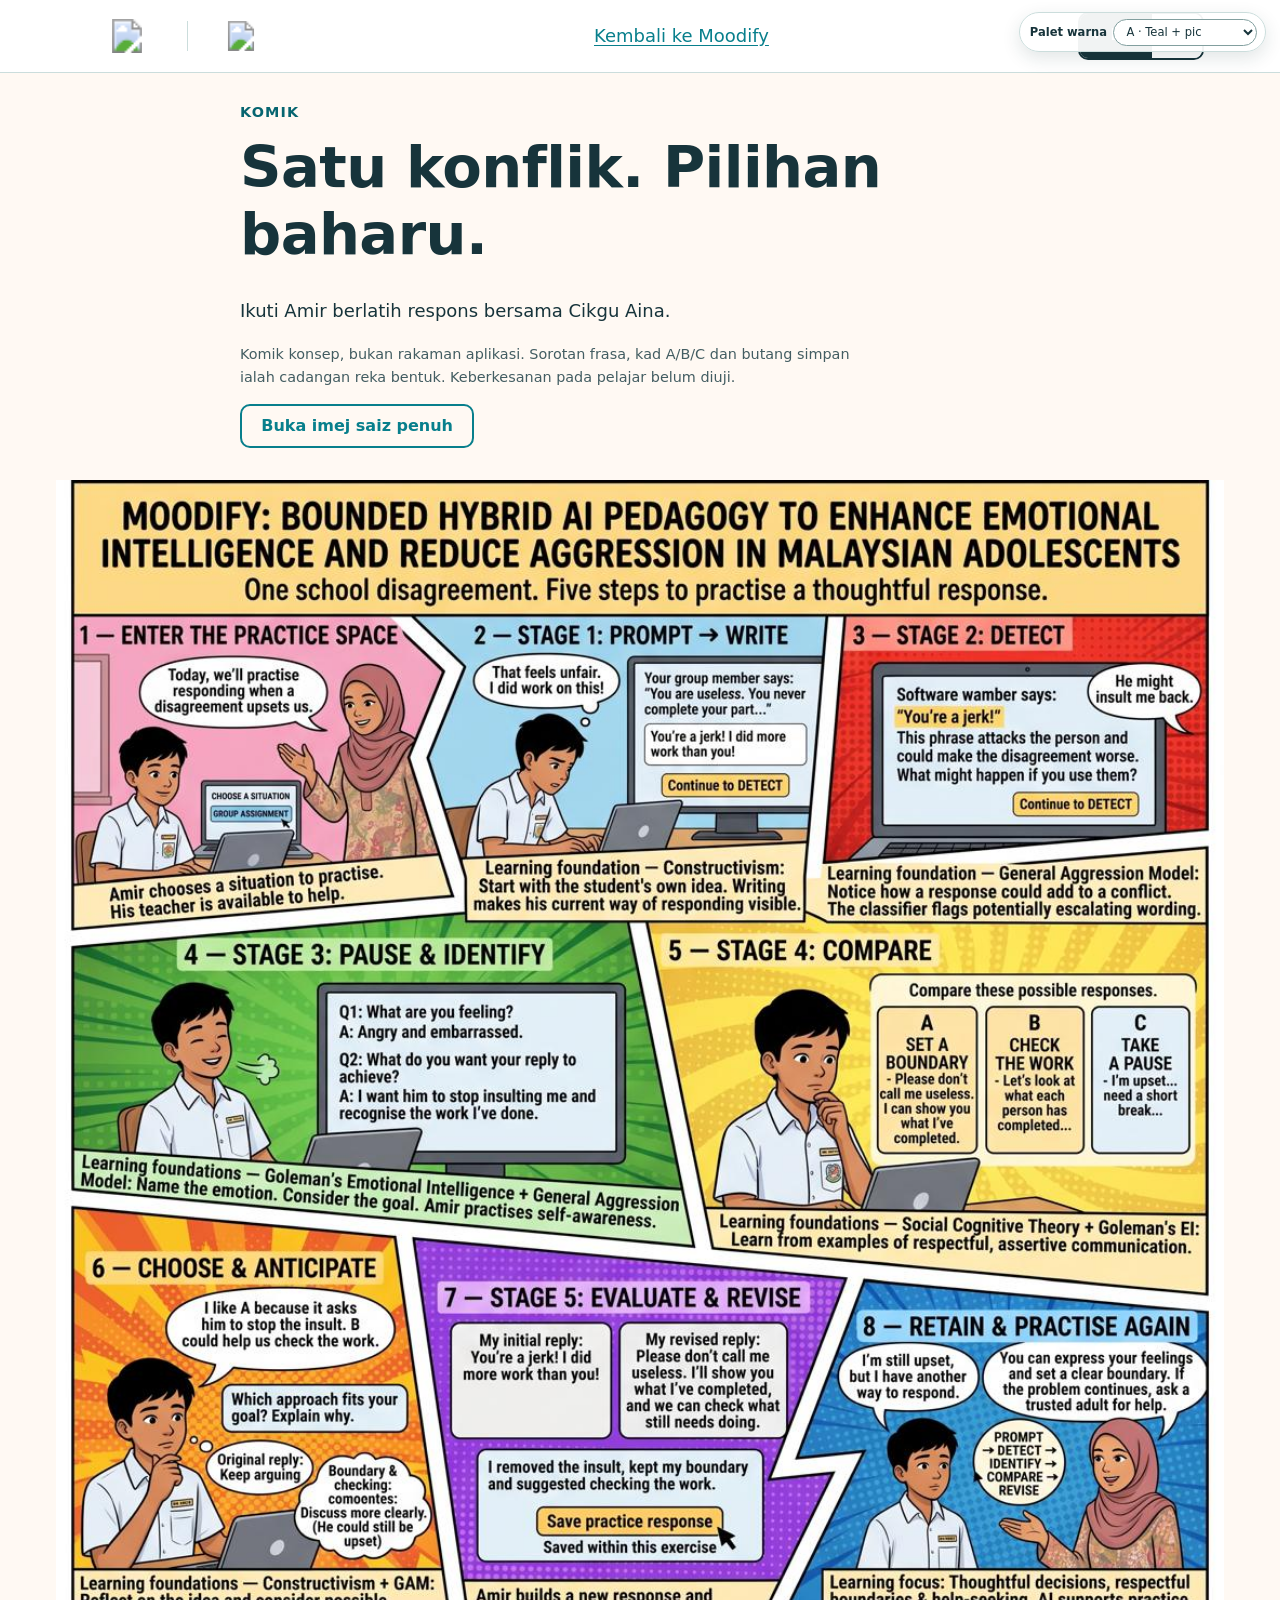
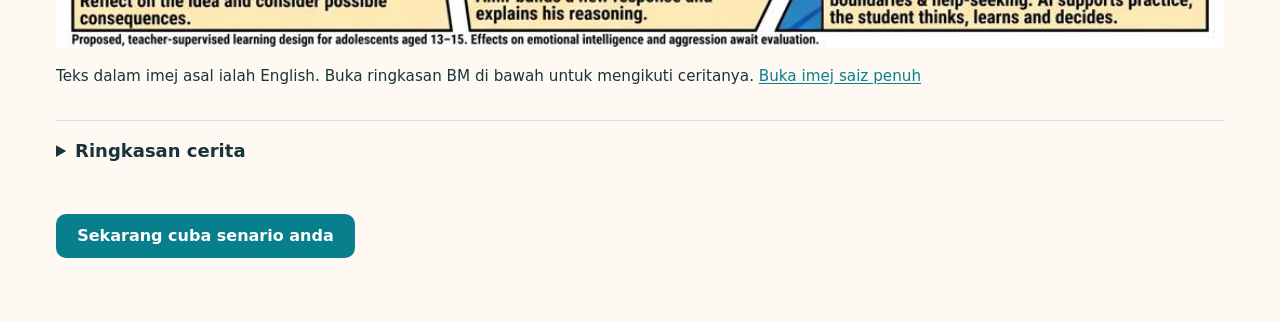
==== commit 991e20c6: "Replace Moodify wordmark with new logo" ====
--- a/docs/comic/index.html
+++ b/docs/comic/index.html
@@ -1,6 +1,6 @@
 <!doctype html>
 <html lang="ms-MY"><head><meta charset="utf-8"><meta name="viewport" content="width=device-width,initial-scale=1"><title>Moodify Comic</title><link rel="stylesheet" href="../assets/css/site.css"><link rel="stylesheet" href="../assets/css/moodify.css?v=20261021-5"></head>
-<body class="comic-page"><header class="site-header"><div class="container"><a class="brand" href="../"><span>Moodify</span><img class="utm-logo" src="../assets/images/utm-logo.svg" alt="Universiti Teknologi Malaysia"></a><div class="lang-switch" role="group" aria-label="Bahasa / Language"><button class="lang-btn" data-set-lang="ms" aria-label="Bahasa Melayu" aria-pressed="true">BM</button><button class="lang-btn" data-set-lang="en" aria-label="English" aria-pressed="false">EN</button></div><a href="../" data-i18n="comic.back"></a></div></header>
+<body class="comic-page"><header class="site-header"><div class="container"><a class="brand" href="../"><img class="moodify-logo" src="../assets/images/moodify-logo.svg" alt="Moodify"><img class="utm-logo" src="../assets/images/utm-logo.svg" alt="Universiti Teknologi Malaysia"></a><div class="lang-switch" role="group" aria-label="Bahasa / Language"><button class="lang-btn" data-set-lang="ms" aria-label="Bahasa Melayu" aria-pressed="true">BM</button><button class="lang-btn" data-set-lang="en" aria-label="English" aria-pressed="false">EN</button></div><a href="../" data-i18n="comic.back"></a></div></header>
 <main class="container"><div class="comic-intro"><p class="eyebrow" data-i18n="nav.comic"></p><h1 data-i18n="comic.title"></h1><p data-i18n="comic.lede"></p><p class="comic-disclosure" data-i18n="comic.notice"></p><p><a class="btn btn--secondary" href="../assets/images/moodify-comic.svg" target="_blank" rel="noopener" data-i18n="comic.full"></a></p></div>
 <figure class="comic-art"><a href="../assets/images/moodify-comic.svg" target="_blank" rel="noopener" aria-label="Open full-size comic"><img src="../assets/images/moodify-comic.svg" alt="Eight-panel concept comic showing Amir and Cikgu Aina practising a school-conflict response. A translated story summary follows." width="1080" height="1080"></a><figcaption><span data-i18n="comic.image.note"></span> <a href="../assets/images/moodify-comic.svg" target="_blank" rel="noopener" data-i18n="comic.full"></a></figcaption></figure>
 <details class="read-more"><summary data-i18n="comic.summary"></summary><ol><li data-i18n="comic.s1"></li><li data-i18n="comic.s2"></li><li data-i18n="comic.s3"></li><li data-i18n="comic.s4"></li><li data-i18n="comic.s5"></li><li data-i18n="comic.s6"></li><li data-i18n="comic.s7"></li><li data-i18n="comic.s8"></li></ol></details>
--- a/docs/assets/css/moodify.css
+++ b/docs/assets/css/moodify.css
@@ -147,6 +147,7 @@
 /* User-selectable palette. The default remains palette A. */
 .palette-picker { position: fixed; z-index: 30; top: .75rem; right: .9rem; display: flex; align-items: center; gap: .4rem; padding: .35rem .45rem .35rem .6rem; border: 1px solid var(--border); border-radius: 999px; background: color-mix(in srgb, var(--surface) 94%, transparent); box-shadow: 0 6px 18px #17343b20; font-size: .72rem; color: var(--ink); }
 .brand { display: inline-flex; align-items: center; gap: .55rem; }
+.moodify-logo { width: auto; height: 34px; max-width: 145px; object-fit: contain; }
 .utm-logo { width: auto; height: 30px; max-width: 108px; object-fit: contain; border-left: 1px solid var(--border); padding-left: .55rem; }
 .palette-picker label { font-weight: 700; white-space: nowrap; }
 .palette-picker select { max-width: 9.5rem; border: 1px solid var(--border-strong); border-radius: 999px; padding: .28rem .5rem; background: var(--surface); color: var(--ink); font: inherit; }
@@ -163,4 +164,4 @@
 html[data-palette="b"] .comic-page { background: #F6FBFF; }
 html[data-palette="c"] .comic-page { background: #FFF9FF; }
 @media (max-width: 600px) { .palette-picker { top: .55rem; right: .55rem; } .palette-picker label { display: none; } .palette-picker select { max-width: 8.5rem; } }
-@media (max-width: 600px) { .utm-logo { height: 24px; max-width: 82px; padding-left: .35rem; } .brand { gap: .35rem; } }
+@media (max-width: 600px) { .moodify-logo { height: 27px; max-width: 116px; } .utm-logo { height: 24px; max-width: 82px; padding-left: .35rem; } .brand { gap: .35rem; } }
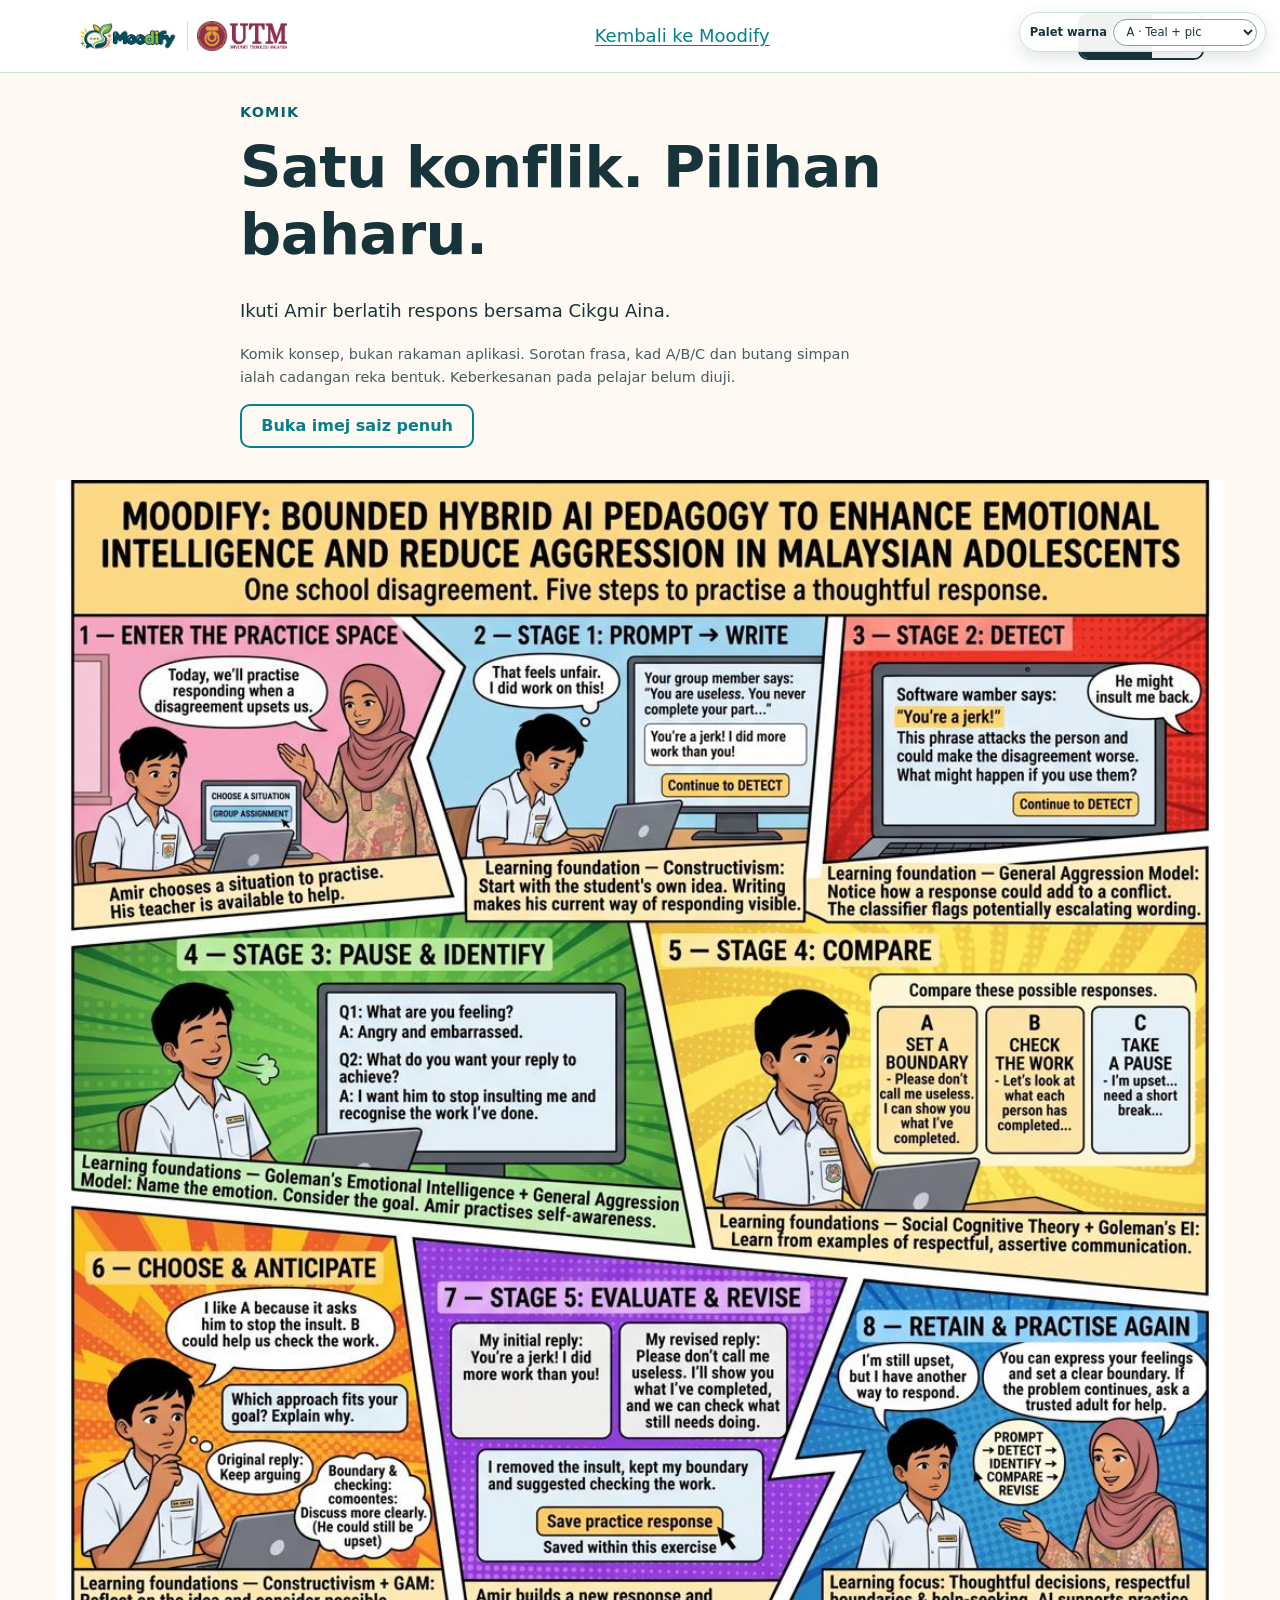
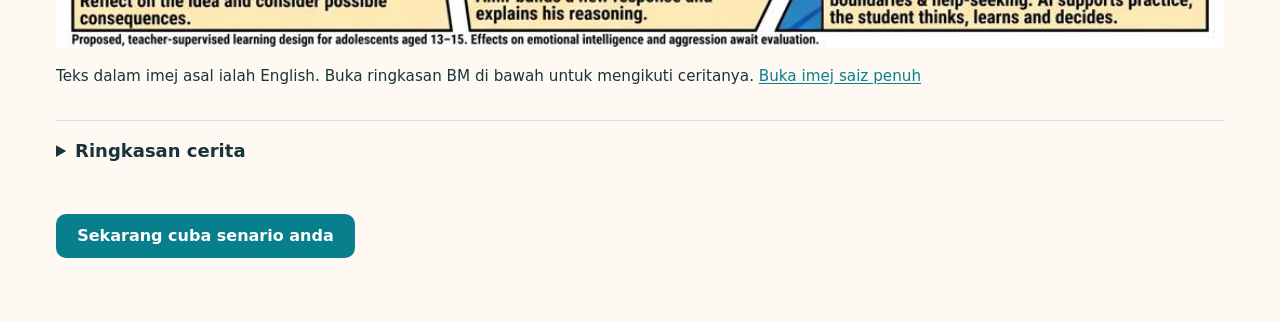
==== commit 3b39be69: "Inline optimized logos for reliable display" ====
--- a/docs/comic/index.html
+++ b/docs/comic/index.html
@@ -1,6 +1,6 @@
 <!doctype html>
 <html lang="ms-MY"><head><meta charset="utf-8"><meta name="viewport" content="width=device-width,initial-scale=1"><title>Moodify Comic</title><link rel="stylesheet" href="../assets/css/site.css"><link rel="stylesheet" href="../assets/css/moodify.css?v=20261021-5"></head>
-<body class="comic-page"><header class="site-header"><div class="container"><a class="brand" href="../"><img class="moodify-logo" src="../assets/images/moodify-logo.svg" alt="Moodify"><img class="utm-logo" src="../assets/images/utm-logo.svg" alt="Universiti Teknologi Malaysia"></a><div class="lang-switch" role="group" aria-label="Bahasa / Language"><button class="lang-btn" data-set-lang="ms" aria-label="Bahasa Melayu" aria-pressed="true">BM</button><button class="lang-btn" data-set-lang="en" aria-label="English" aria-pressed="false">EN</button></div><a href="../" data-i18n="comic.back"></a></div></header>
+<body class="comic-page"><header class="site-header"><div class="container"><a class="brand" href="../"><img class="moodify-logo" src="[data-uri]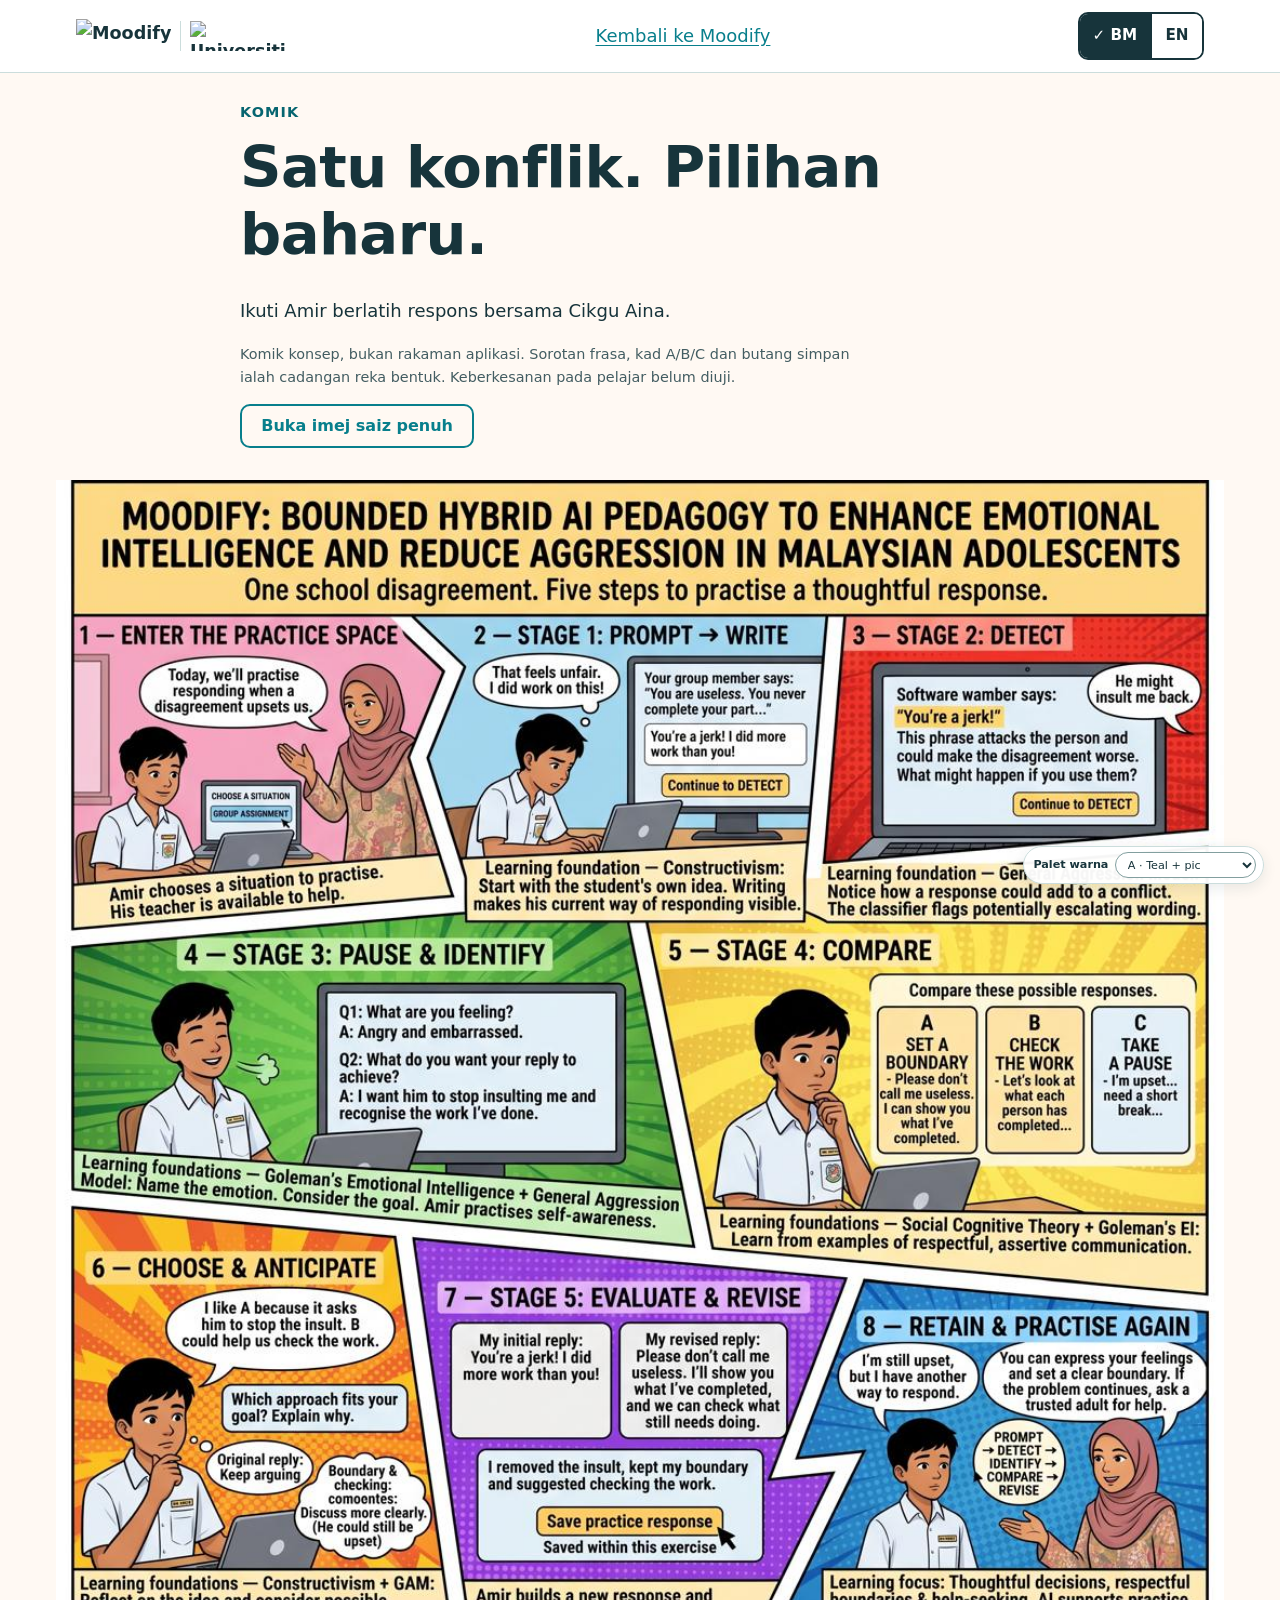
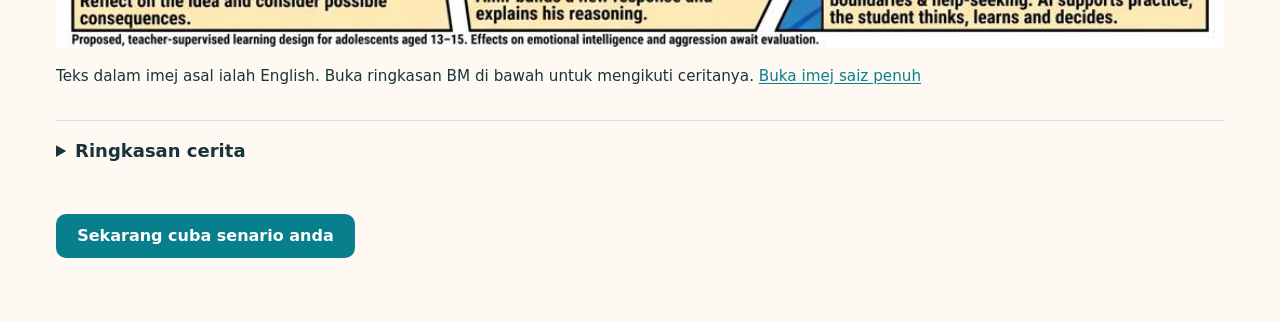
==== commit c7cec31b: "Restore Moodify page with latest logo" ====
--- a/docs/comic/index.html
+++ b/docs/comic/index.html
@@ -1,6 +1,6 @@
 <!doctype html>
 <html lang="ms-MY"><head><meta charset="utf-8"><meta name="viewport" content="width=device-width,initial-scale=1"><title>Moodify Comic</title><link rel="stylesheet" href="../assets/css/site.css"><link rel="stylesheet" href="../assets/css/moodify.css?v=20261021-5"></head>
-<body class="comic-page"><header class="site-header"><div class="container"><a class="brand" href="../"><img class="moodify-logo" src="[data-uri]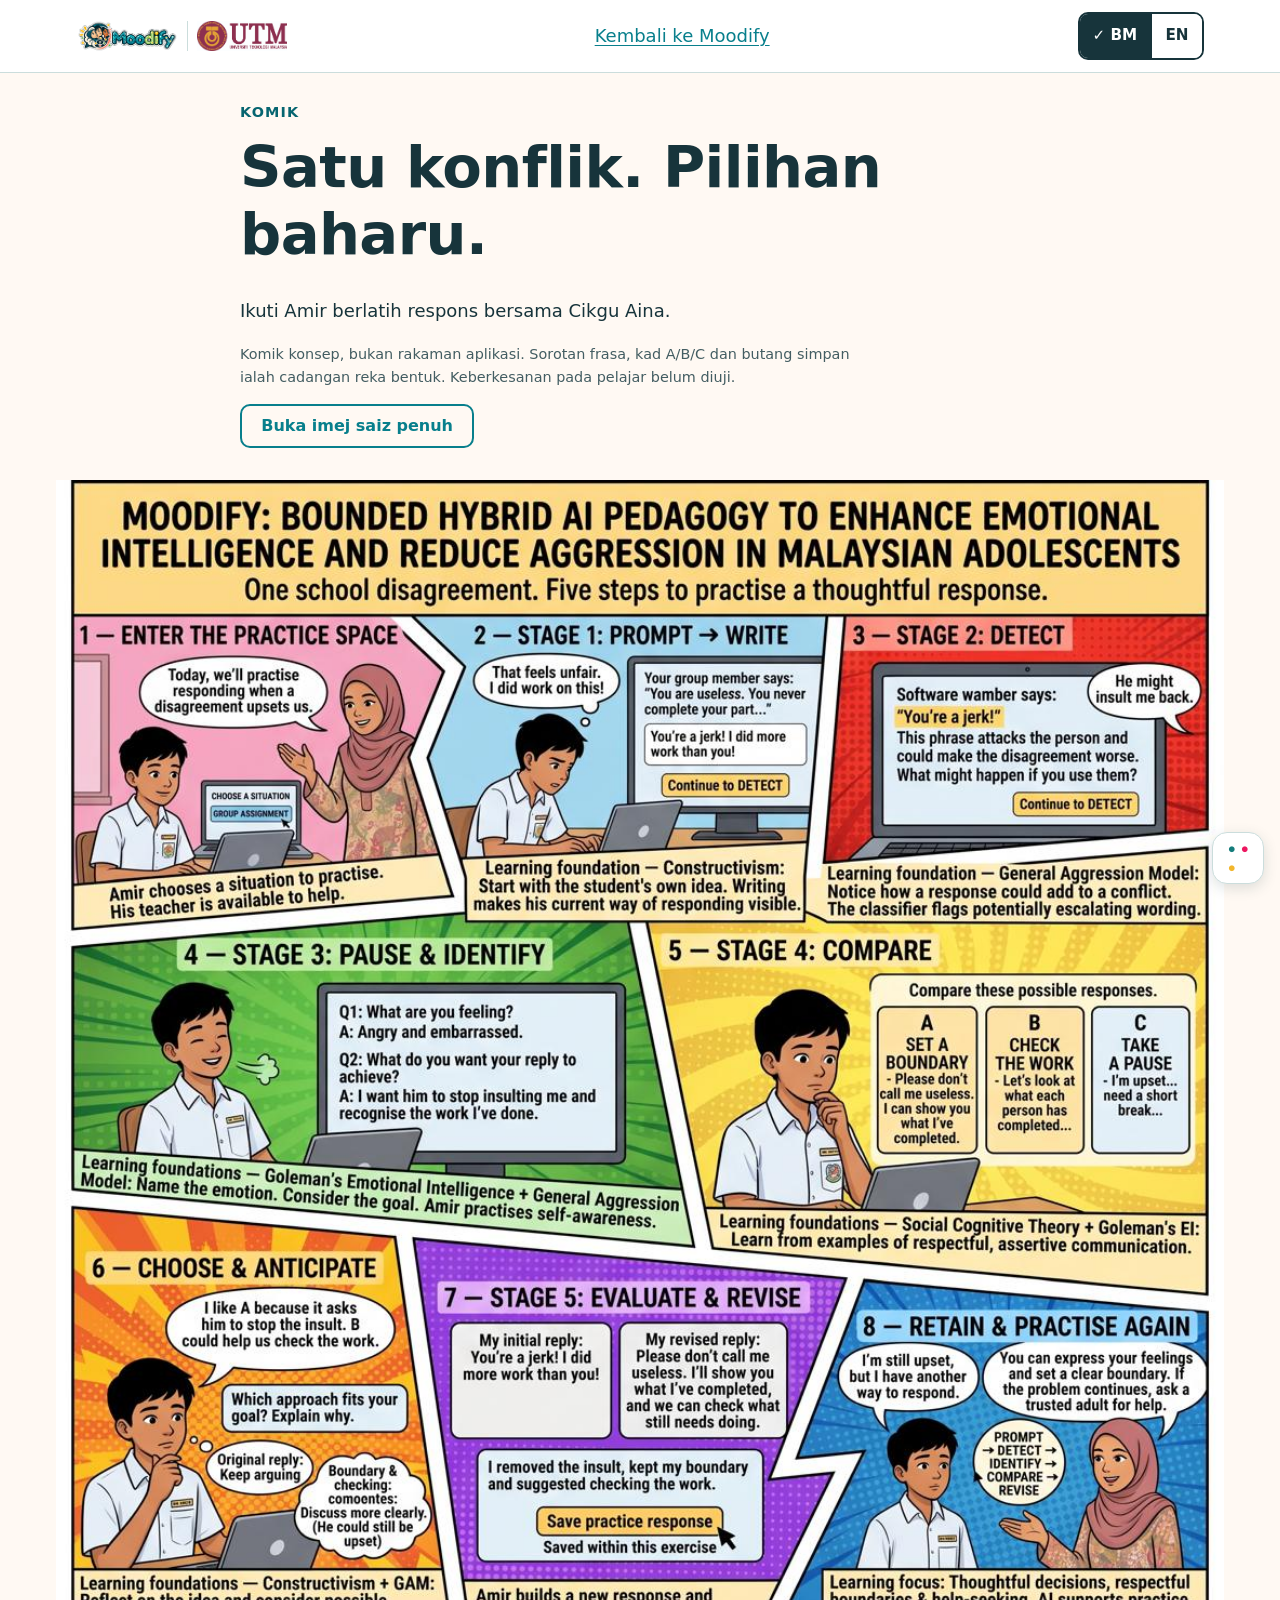
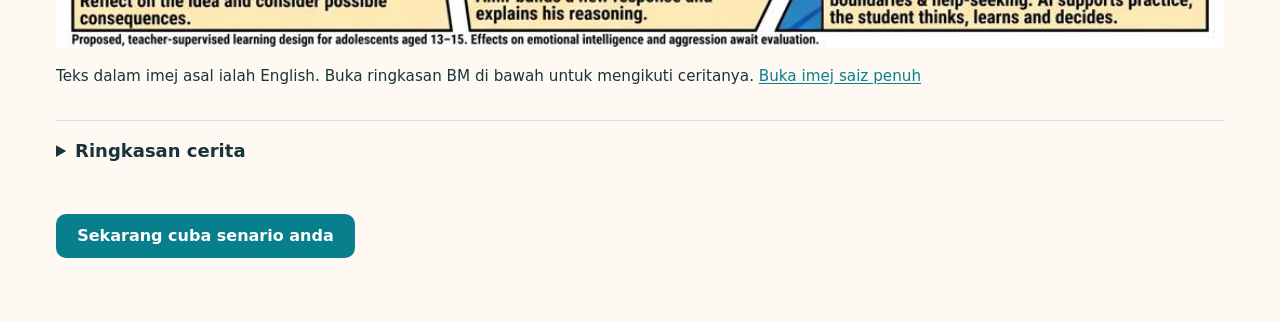
==== commit 819b7ab1: "Use reliable SVG logo display" ====
--- a/docs/comic/index.html
+++ b/docs/comic/index.html
@@ -1,6 +1,6 @@
 <!doctype html>
 <html lang="ms-MY"><head><meta charset="utf-8"><meta name="viewport" content="width=device-width,initial-scale=1"><title>Moodify Comic</title><link rel="stylesheet" href="../assets/css/site.css"><link rel="stylesheet" href="../assets/css/moodify.css?v=20261021-5"></head>
-<body class="comic-page"><header class="site-header"><div class="container"><a class="brand" href="../"><img class="moodify-logo" src="../assets/images/moodify-logo.png" alt="Moodify"><img class="utm-logo" src="../assets/images/utm-logo.jpg" alt="Universiti Teknologi Malaysia"></a><div class="lang-switch" role="group" aria-label="Bahasa / Language"><button class="lang-btn" data-set-lang="ms" aria-label="Bahasa Melayu" aria-pressed="true">BM</button><button class="lang-btn" data-set-lang="en" aria-label="English" aria-pressed="false">EN</button></div><a href="../" data-i18n="comic.back"></a></div></header>
+<body class="comic-page"><header class="site-header"><div class="container"><a class="brand" href="../"><img class="moodify-logo" src="../assets/images/moodify-logo.svg" alt="Moodify"><img class="utm-logo" src="../assets/images/utm-logo.svg" alt="Universiti Teknologi Malaysia"></a><div class="lang-switch" role="group" aria-label="Bahasa / Language"><button class="lang-btn" data-set-lang="ms" aria-label="Bahasa Melayu" aria-pressed="true">BM</button><button class="lang-btn" data-set-lang="en" aria-label="English" aria-pressed="false">EN</button></div><a href="../" data-i18n="comic.back"></a></div></header>
 <main class="container"><div class="comic-intro"><p class="eyebrow" data-i18n="nav.comic"></p><h1 data-i18n="comic.title"></h1><p data-i18n="comic.lede"></p><p class="comic-disclosure" data-i18n="comic.notice"></p><p><a class="btn btn--secondary" href="../assets/images/moodify-comic.svg" target="_blank" rel="noopener" data-i18n="comic.full"></a></p></div>
 <figure class="comic-art"><a href="../assets/images/moodify-comic.svg" target="_blank" rel="noopener" aria-label="Open full-size comic"><img src="../assets/images/moodify-comic.svg" alt="Eight-panel concept comic showing Amir and Cikgu Aina practising a school-conflict response. A translated story summary follows." width="1080" height="1080"></a><figcaption><span data-i18n="comic.image.note"></span> <a href="../assets/images/moodify-comic.svg" target="_blank" rel="noopener" data-i18n="comic.full"></a></figcaption></figure>
 <details class="read-more"><summary data-i18n="comic.summary"></summary><ol><li data-i18n="comic.s1"></li><li data-i18n="comic.s2"></li><li data-i18n="comic.s3"></li><li data-i18n="comic.s4"></li><li data-i18n="comic.s5"></li><li data-i18n="comic.s6"></li><li data-i18n="comic.s7"></li><li data-i18n="comic.s8"></li></ol></details>
--- a/docs/assets/css/moodify.css
+++ b/docs/assets/css/moodify.css
@@ -156,7 +156,15 @@
 .deck .zone--ext h3, .deck .gap { color: #17515A; }
 
 /* User-selectable palette. The default remains palette A. */
-.palette-picker { position: fixed; z-index: 30; top: auto !important; right: 1rem; bottom: 1rem; display: flex; align-items: center; gap: .4rem; padding: .3rem .45rem .3rem .6rem; border: 1px solid var(--border); border-radius: 999px; background: color-mix(in srgb, var(--surface) 96%, transparent); box-shadow: 0 4px 14px #17343b18; font-size: .7rem; color: var(--ink); }
+.palette-picker { position: fixed; z-index: 30; right: 1rem; bottom: 1rem; color: var(--ink); }
+.palette-fab { width: 52px; height: 52px; display: grid; grid-template-columns: repeat(2, 9px); place-content: center; gap: 4px; border: 1px solid var(--border); border-radius: 15px; background: var(--surface); box-shadow: 0 4px 14px #17343b25; color: var(--cobalt); cursor: pointer; }
+.palette-fab span:nth-child(1) { color: #147c7b; } .palette-fab span:nth-child(2) { color: #ed1760; } .palette-fab span:nth-child(3) { color: #f2b62b; }
+.palette-menu { position: absolute; right: 0; bottom: 64px; width: min(330px, calc(100vw - 2rem)); padding: 1rem; border: 1px solid var(--border); border-radius: 24px; background: var(--surface); box-shadow: 0 12px 35px #17343b30; }
+.palette-menu__title { margin: 0 0 .6rem; font-weight: 800; letter-spacing: .12em; text-transform: uppercase; font-size: .8rem; }
+.palette-option { width: 100%; display: flex; align-items: center; gap: .8rem; padding: .65rem .55rem; border: 2px solid transparent; border-radius: 14px; background: transparent; color: var(--ink); font: inherit; font-weight: 700; text-align: left; cursor: pointer; }
+.palette-option:hover, .palette-option[aria-pressed="true"] { border-color: var(--border-strong); background: var(--info-bg); }
+.palette-swatches { display: inline-flex; width: 86px; height: 32px; overflow: hidden; border-radius: 10px; flex: 0 0 auto; }
+.palette-swatches i { flex: 1; }
 .brand { display: inline-flex; align-items: center; gap: .55rem; }
 .moodify-logo { width: auto; height: 34px; max-width: 145px; object-fit: contain; }
 .utm-logo { width: auto; height: 30px; max-width: 108px; object-fit: contain; border-left: 1px solid var(--border); padding-left: .55rem; }
@@ -164,6 +172,9 @@
 .palette-picker select { max-width: 9.5rem; border: 1px solid var(--border-strong); border-radius: 999px; padding: .28rem .5rem; background: var(--surface); color: var(--ink); font: inherit; }
 html[data-palette="b"] { --paper: #F6FBFF; --surface: #FFFFFF; --ink: #18324A; --ink-soft: #486277; --cobalt: #2364A6; --cobalt-dark: #174B82; --lagoon: #247AA7; --apricot: #D8F0A8; --apricot-ink: #2E4B20; --border: #C8DCEB; --border-strong: #7C9FBA; --control: #55748C; --focus: #2364A6; --ok-bg: #E9F5D8; --ok-border: #5E9B3A; --ok-ink: #28511D; --info-bg: #E7F3FA; --info-border: #2364A6; --info-ink: #1F5373; }
 html[data-palette="c"] { --paper: #FFF9FF; --surface: #FFFFFF; --ink: #34204B; --ink-soft: #675474; --cobalt: #7048A8; --cobalt-dark: #563586; --lagoon: #8B5FC2; --apricot: #FFE59A; --apricot-ink: #59430C; --border: #E0D2EA; --border-strong: #A98BC2; --control: #755D88; --focus: #7048A8; --ok-bg: #F2EAF9; --ok-border: #7048A8; --ok-ink: #4D286B; --info-bg: #F4EDFA; --info-border: #7048A8; --info-ink: #563B70; }
+html[data-palette="d"] { --paper: #F7FCF4; --surface: #FFFFFF; --ink: #163F36; --ink-soft: #527168; --cobalt: #087443; --cobalt-dark: #075D38; --lagoon: #2A8B62; --apricot: #F0BA28; --apricot-ink: #4C3905; --border: #CFE3D4; --border-strong: #86AF96; --control: #567965; --focus: #087443; --ok-bg: #E7F4E8; --ok-border: #087443; --ok-ink: #205B3A; --info-bg: #EAF6EC; --info-border: #087443; --info-ink: #245B42; }
+html[data-palette="e"] { --paper: #FFF8F5; --surface: #FFFFFF; --ink: #4A241C; --ink-soft: #76564E; --cobalt: #A83E1E; --cobalt-dark: #7B2D18; --lagoon: #C7653B; --apricot: #E8B522; --apricot-ink: #513D08; --border: #E8D2C8; --border-strong: #B99688; --control: #806257; --focus: #A83E1E; --ok-bg: #F8EAE4; --ok-border: #A83E1E; --ok-ink: #69301F; --info-bg: #F8EEE9; --info-border: #A83E1E; --info-ink: #6B392B; }
+html[data-palette="f"] { --paper: #F5F8FB; --surface: #FFFFFF; --ink: #243447; --ink-soft: #586B7E; --cobalt: #26394D; --cobalt-dark: #1C2C3C; --lagoon: #2186B7; --apricot: #EFBA18; --apricot-ink: #4B3B08; --border: #D2DDE7; --border-strong: #91A6B8; --control: #63778B; --focus: #26394D; --ok-bg: #E9F1F7; --ok-border: #2186B7; --ok-ink: #234D68; --info-bg: #EAF3F8; --info-border: #2186B7; --info-ink: #245574; }
 html[data-palette="b"] .moodify-home .hero { background: radial-gradient(ellipse at 8% 10%, #e5f2ff 0, transparent 58%), #F6FBFF; }
 html[data-palette="c"] .moodify-home .hero { background: radial-gradient(ellipse at 8% 10%, #f1e7fb 0, transparent 58%), #FFF9FF; }
 html[data-palette="b"] .moodify-home .steps li { background: #edf7df; border-color: #d5e7bd; }
@@ -174,5 +185,5 @@
 html[data-palette="c"] .comic-entry { background: #FFE59A; }
 html[data-palette="b"] .comic-page { background: #F6FBFF; }
 html[data-palette="c"] .comic-page { background: #FFF9FF; }
-@media (max-width: 600px) { .palette-picker { right: .55rem; bottom: .75rem; } .palette-picker label { display: none; } .palette-picker select { max-width: 8.5rem; } }
+@media (max-width: 600px) { .palette-picker { right: .55rem; bottom: .75rem; } .palette-menu { bottom: 62px; } }
 @media (max-width: 600px) { .moodify-logo { height: 27px; max-width: 116px; } .utm-logo { height: 24px; max-width: 82px; padding-left: .35rem; } .brand { gap: .35rem; } }
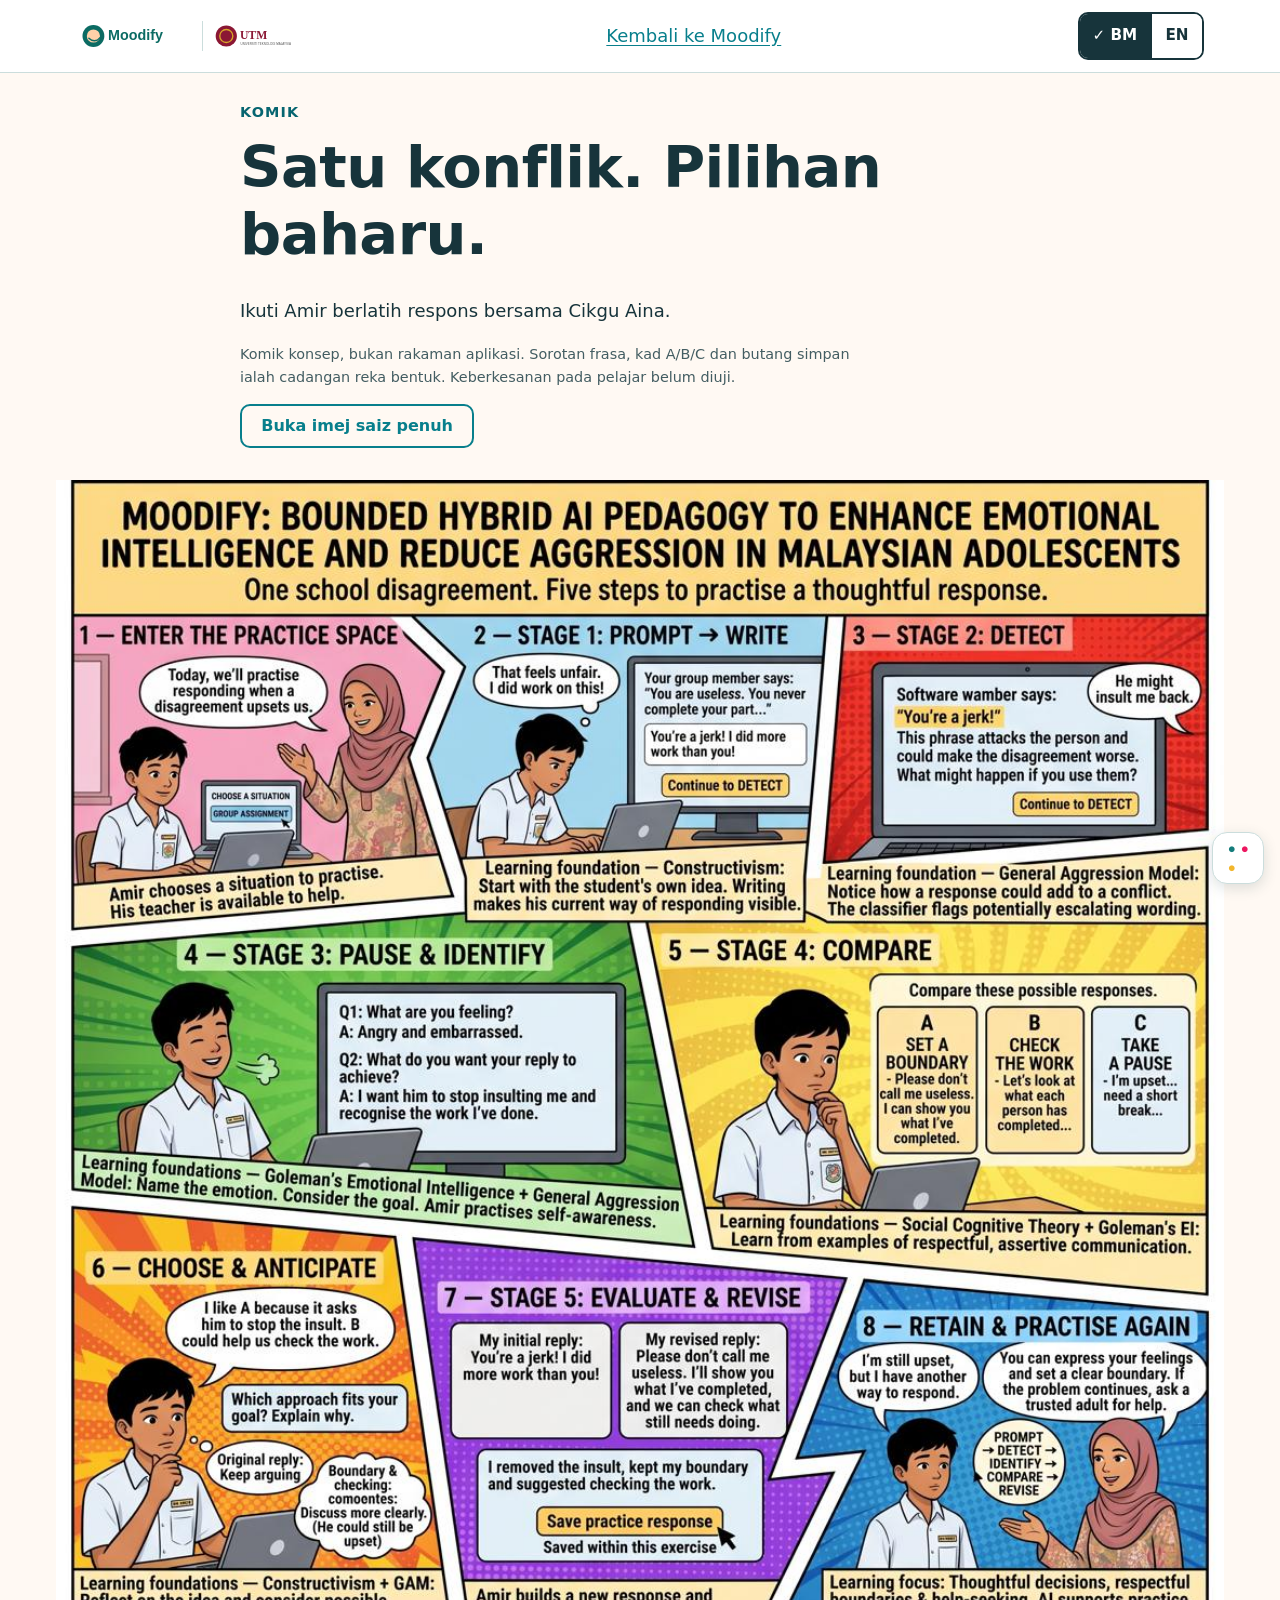
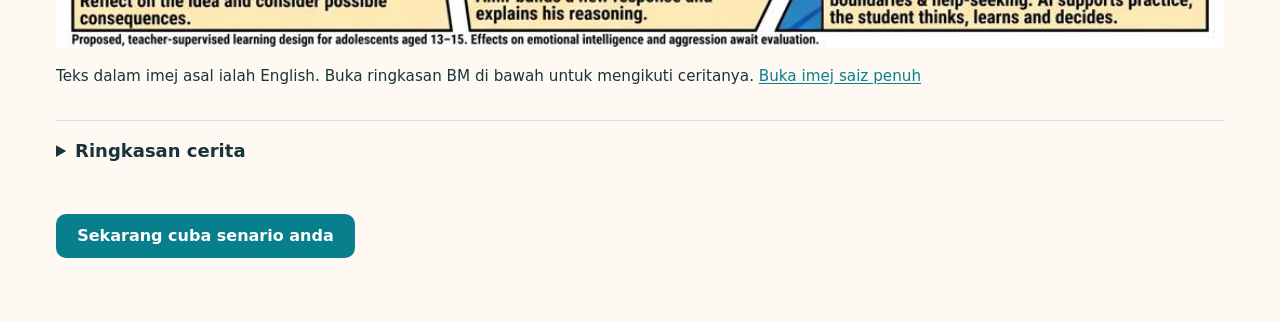
==== commit 59b0594f: "Use display SVG logos" ====
--- a/docs/comic/index.html
+++ b/docs/comic/index.html
@@ -1,6 +1,6 @@
 <!doctype html>
 <html lang="ms-MY"><head><meta charset="utf-8"><meta name="viewport" content="width=device-width,initial-scale=1"><title>Moodify Comic</title><link rel="stylesheet" href="../assets/css/site.css"><link rel="stylesheet" href="../assets/css/moodify.css?v=20261021-5"></head>
-<body class="comic-page"><header class="site-header"><div class="container"><a class="brand" href="../"><img class="moodify-logo" src="../assets/images/moodify-logo.svg" alt="Moodify"><img class="utm-logo" src="../assets/images/utm-logo.svg" alt="Universiti Teknologi Malaysia"></a><div class="lang-switch" role="group" aria-label="Bahasa / Language"><button class="lang-btn" data-set-lang="ms" aria-label="Bahasa Melayu" aria-pressed="true">BM</button><button class="lang-btn" data-set-lang="en" aria-label="English" aria-pressed="false">EN</button></div><a href="../" data-i18n="comic.back"></a></div></header>
+<body class="comic-page"><header class="site-header"><div class="container"><a class="brand" href="../"><img class="moodify-logo" src="../assets/images/moodify-display.svg" alt="Moodify"><img class="utm-logo" src="../assets/images/utm-display.svg" alt="Universiti Teknologi Malaysia"></a><div class="lang-switch" role="group" aria-label="Bahasa / Language"><button class="lang-btn" data-set-lang="ms" aria-label="Bahasa Melayu" aria-pressed="true">BM</button><button class="lang-btn" data-set-lang="en" aria-label="English" aria-pressed="false">EN</button></div><a href="../" data-i18n="comic.back"></a></div></header>
 <main class="container"><div class="comic-intro"><p class="eyebrow" data-i18n="nav.comic"></p><h1 data-i18n="comic.title"></h1><p data-i18n="comic.lede"></p><p class="comic-disclosure" data-i18n="comic.notice"></p><p><a class="btn btn--secondary" href="../assets/images/moodify-comic.svg" target="_blank" rel="noopener" data-i18n="comic.full"></a></p></div>
 <figure class="comic-art"><a href="../assets/images/moodify-comic.svg" target="_blank" rel="noopener" aria-label="Open full-size comic"><img src="../assets/images/moodify-comic.svg" alt="Eight-panel concept comic showing Amir and Cikgu Aina practising a school-conflict response. A translated story summary follows." width="1080" height="1080"></a><figcaption><span data-i18n="comic.image.note"></span> <a href="../assets/images/moodify-comic.svg" target="_blank" rel="noopener" data-i18n="comic.full"></a></figcaption></figure>
 <details class="read-more"><summary data-i18n="comic.summary"></summary><ol><li data-i18n="comic.s1"></li><li data-i18n="comic.s2"></li><li data-i18n="comic.s3"></li><li data-i18n="comic.s4"></li><li data-i18n="comic.s5"></li><li data-i18n="comic.s6"></li><li data-i18n="comic.s7"></li><li data-i18n="comic.s8"></li></ol></details>
